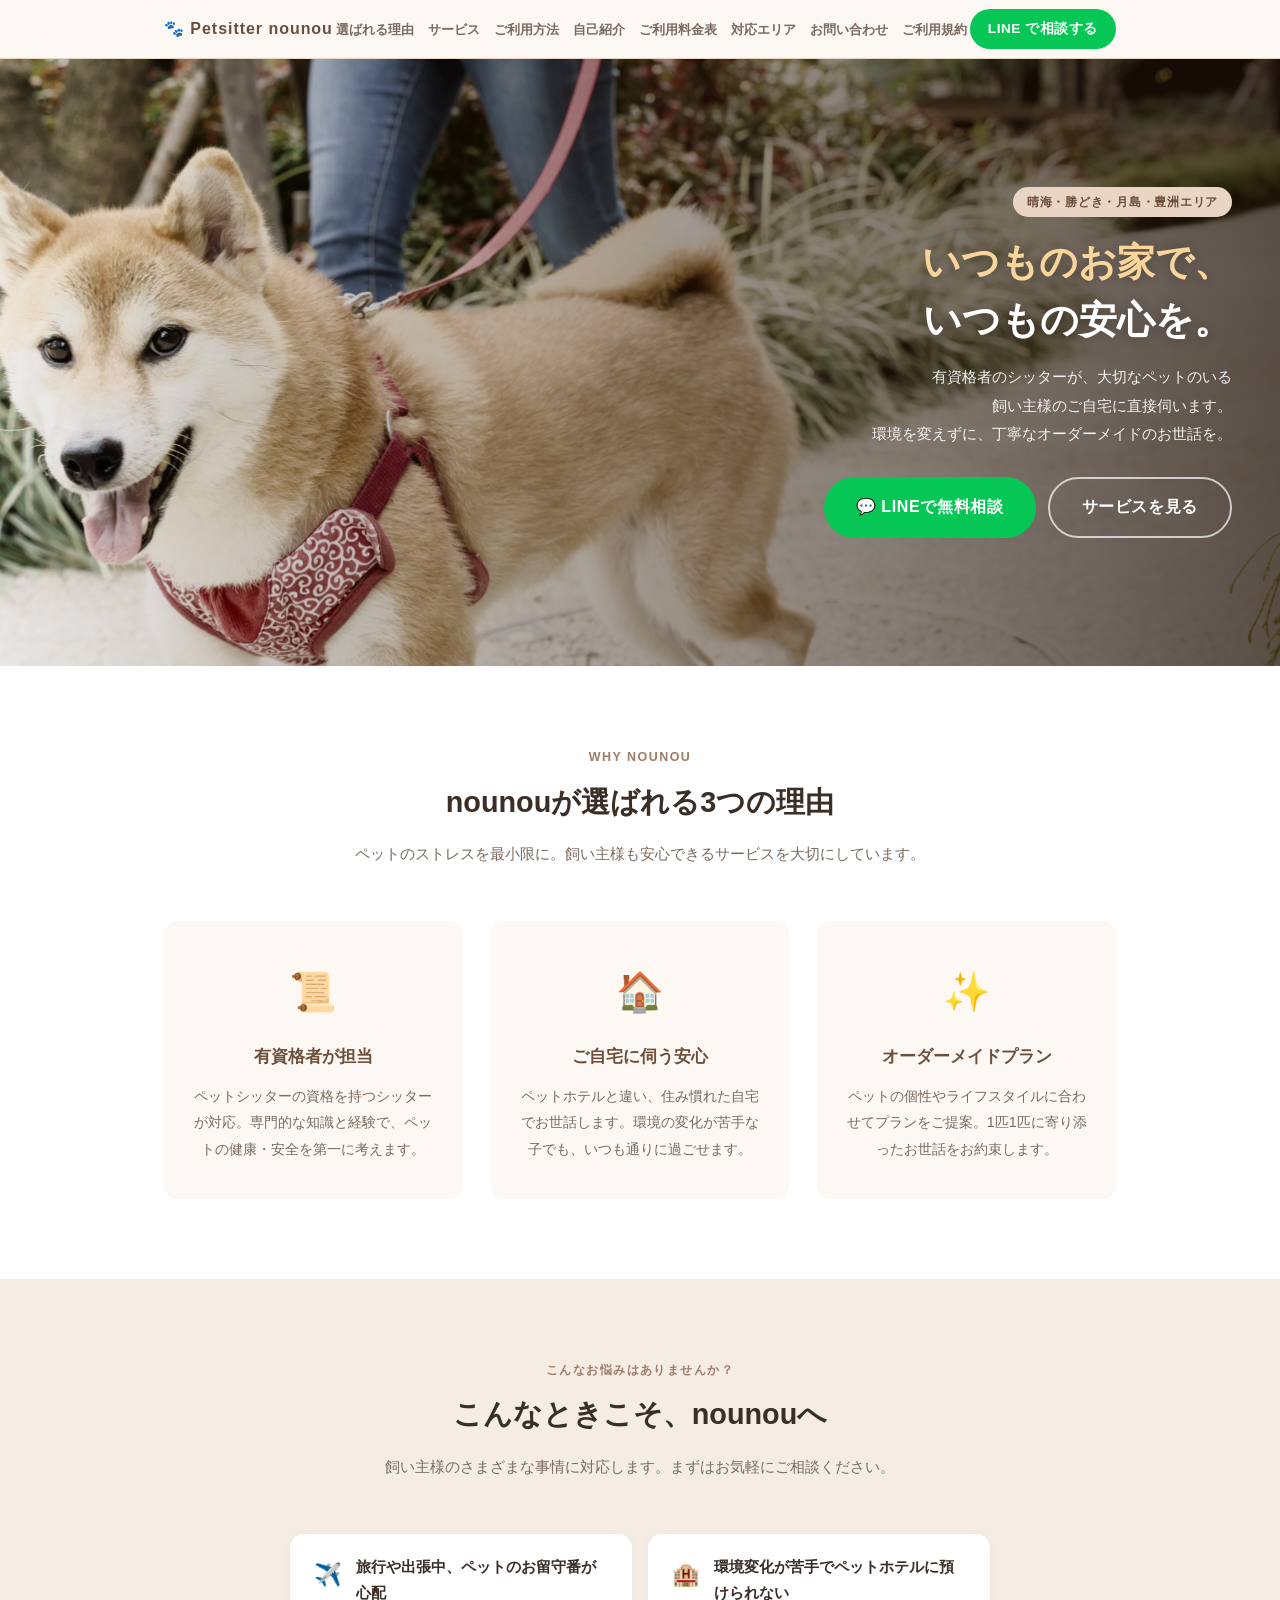
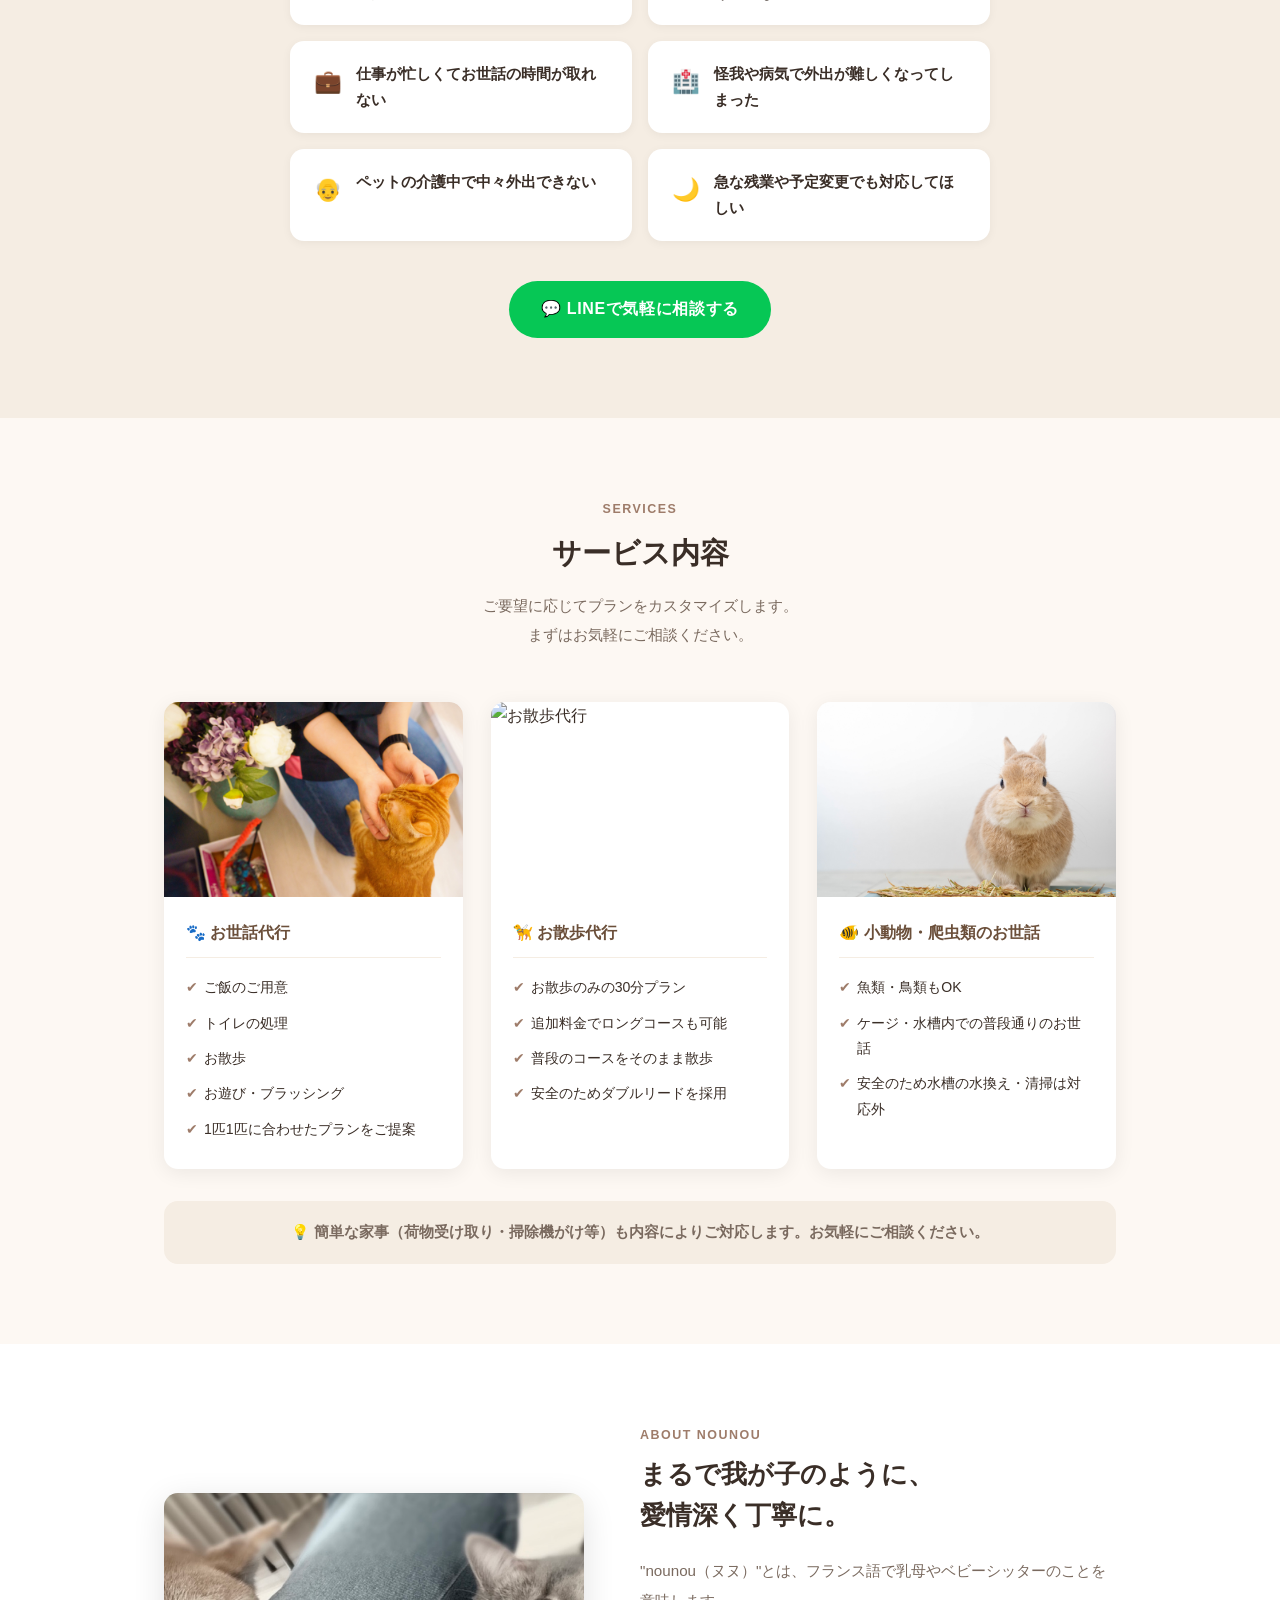
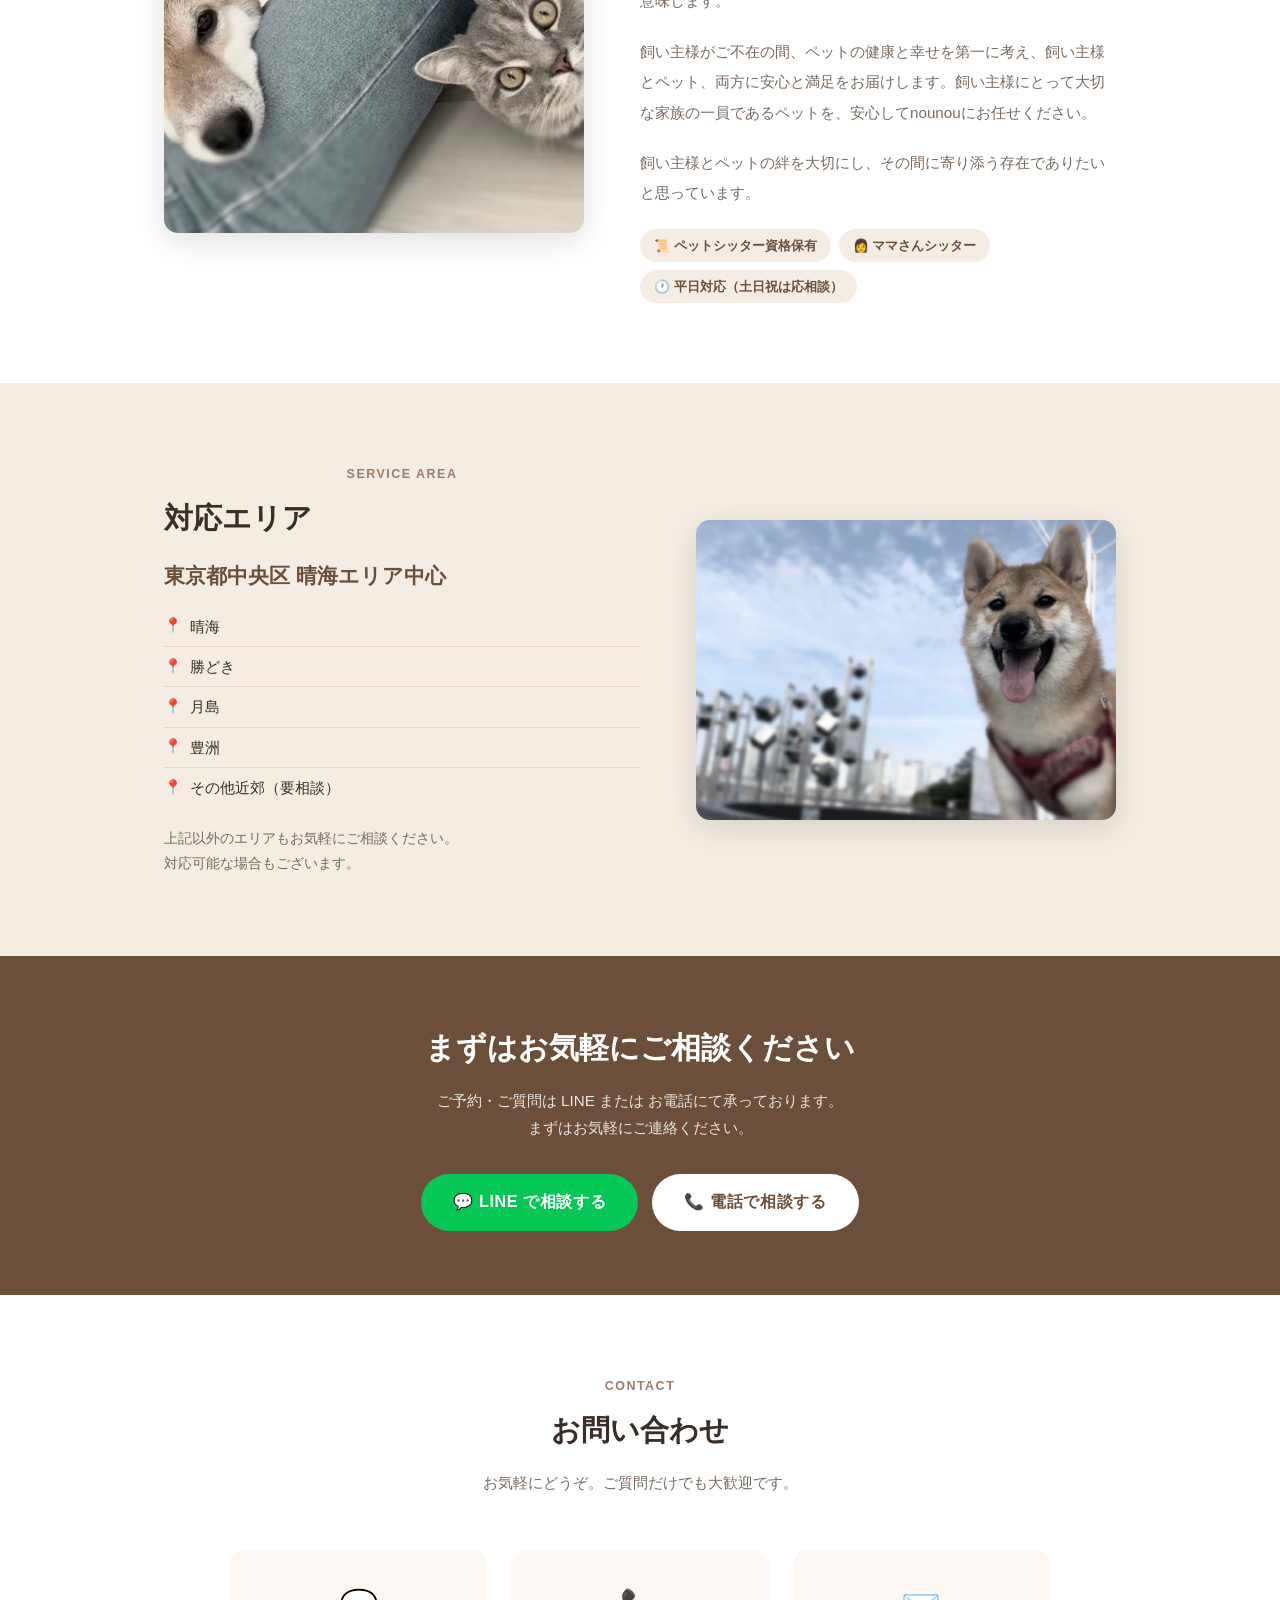
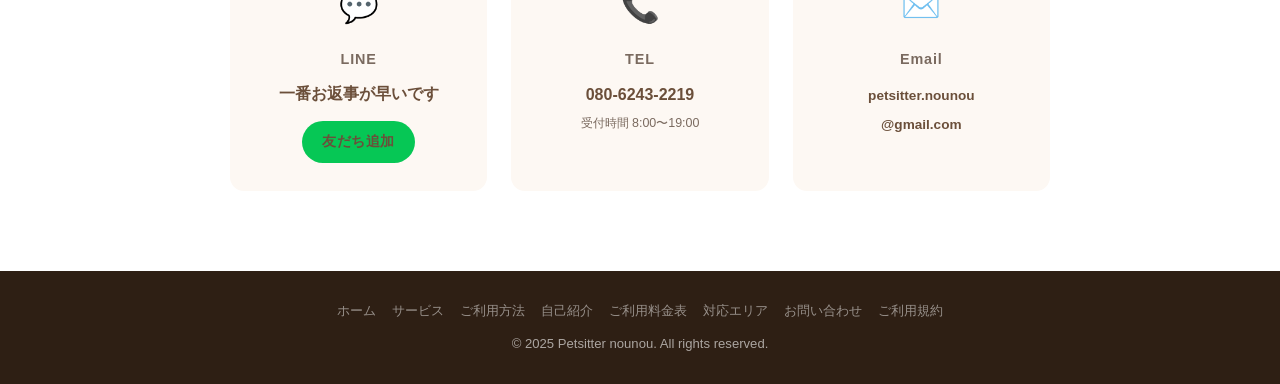
==== index.html @ e07c1bd4 "Add files via upload" ====
<!DOCTYPE html>
<html lang="ja">
<head>
  <meta charset="UTF-8">
  <meta name="viewport" content="width=device-width, initial-scale=1.0">
  <title>ペットシッター nounou -ヌヌ- | 晴海・勝どきのペットシッター</title>
  <meta name="description" content="『いつものお家で、いつもの安心。』晴海・勝どき・月島・豊洲エリアの有資格ペットシッター。飼い主様のご自宅にお伺いし、ペットのお世話を代行します。">
  <link rel="stylesheet" href="style.css">
</head>
<body>

<!-- ===== ナビ ===== -->
<header>
  <div class="nav-inner">
    <span class="nav-brand">🐾 Petsitter nounou</span>
    <nav>
      <ul class="nav-links" id="navLinks">
        <li><a href="#features">選ばれる理由</a></li>
        <li><a href="#services">サービス</a></li>
        <li><a href="how-to.html">ご利用方法</a></li>
        <li><a href="about.html">自己紹介</a></li>
        <li><a href="pricing.html">ご利用料金表</a></li>
        <li><a href="#area">対応エリア</a></li>
        <li><a href="#contact">お問い合わせ</a></li>
        <li><a href="terms.html">ご利用規約</a></li>
      </ul>
    </nav>
    <div class="nav-cta">
      <a href="https://lin.ee/JWLn2HG" target="_blank" class="btn btn-line">LINE で相談する</a>
    </div>
    <button class="nav-toggle" id="navToggle" aria-label="メニュー">
      <span></span><span></span><span></span>
    </button>
  </div>
</header>

<!-- ===== HERO ===== -->
<section class="hero">
  <div class="hero-bg"></div>
  <div class="hero-overlay"></div>
  <div class="hero-content">
    <span class="hero-badge">晴海・勝どき・月島・豊洲エリア</span>
    <h1 class="hero-title">
      <em>いつものお家で、</em><br>
      いつもの安心を。
    </h1>
    <p class="hero-desc">
      有資格者のシッターが、大切なペットのいる<br>
      飼い主様のご自宅に直接伺います。<br>
      環境を変えずに、丁寧なオーダーメイドのお世話を。
    </p>
    <div class="hero-btns">
      <a href="https://lin.ee/JWLn2HG" target="_blank" class="btn btn-line">
        💬 LINEで無料相談
      </a>
      <a href="#services" class="btn btn-outline" style="color:#fff; border-color:rgba(255,255,255,0.7);">
        サービスを見る
      </a>
    </div>
  </div>
</section>

<!-- ===== 3つの安心 ===== -->
<section class="features" id="features">
  <div class="container">
    <p class="section-label">Why nounou</p>
    <h2 class="section-title">nounouが選ばれる3つの理由</h2>
    <p class="section-lead">ペットのストレスを最小限に。飼い主様も安心できるサービスを大切にしています。</p>
    <div class="feature-grid">
      <div class="feature-card">
        <div class="feature-icon">📜</div>
        <h3>有資格者が担当</h3>
        <p>ペットシッターの資格を持つシッターが対応。専門的な知識と経験で、ペットの健康・安全を第一に考えます。</p>
      </div>
      <div class="feature-card">
        <div class="feature-icon">🏠</div>
        <h3>ご自宅に伺う安心</h3>
        <p>ペットホテルと違い、住み慣れた自宅でお世話します。環境の変化が苦手な子でも、いつも通りに過ごせます。</p>
      </div>
      <div class="feature-card">
        <div class="feature-icon">✨</div>
        <h3>オーダーメイドプラン</h3>
        <p>ペットの個性やライフスタイルに合わせてプランをご提案。1匹1匹に寄り添ったお世話をお約束します。</p>
      </div>
    </div>
  </div>
</section>

<!-- ===== こんなときに ===== -->
<section class="pain">
  <div class="container">
    <p class="section-label">こんなお悩みはありませんか？</p>
    <h2 class="section-title">こんなときこそ、nounouへ</h2>
    <p class="section-lead">飼い主様のさまざまな事情に対応します。まずはお気軽にご相談ください。</p>
    <div class="pain-grid">
      <div class="pain-item">
        <span class="icon">✈️</span>
        <span>旅行や出張中、ペットのお留守番が心配</span>
      </div>
      <div class="pain-item">
        <span class="icon">🏨</span>
        <span>環境変化が苦手でペットホテルに預けられない</span>
      </div>
      <div class="pain-item">
        <span class="icon">💼</span>
        <span>仕事が忙しくてお世話の時間が取れない</span>
      </div>
      <div class="pain-item">
        <span class="icon">🏥</span>
        <span>怪我や病気で外出が難しくなってしまった</span>
      </div>
      <div class="pain-item">
        <span class="icon">👴</span>
        <span>ペットの介護中で中々外出できない</span>
      </div>
      <div class="pain-item">
        <span class="icon">🌙</span>
        <span>急な残業や予定変更でも対応してほしい</span>
      </div>
    </div>
    <div class="pain-cta">
      <a href="https://lin.ee/JWLn2HG" target="_blank" class="btn btn-line">
        💬 LINEで気軽に相談する
      </a>
    </div>
  </div>
</section>

<!-- ===== サービス ===== -->
<section id="services">
  <div class="container">
    <p class="section-label">Services</p>
    <h2 class="section-title">サービス内容</h2>
    <p class="section-lead">ご要望に応じてプランをカスタマイズします。<br>まずはお気軽にご相談ください。</p>
    <div class="services-grid">

      <div class="service-card">
        <img src="images/care-service.jpg" alt="お世話代行">
        <div class="service-card-body">
          <h3 class="service-card-title">🐾 お世話代行</h3>
          <ul>
            <li>ご飯のご用意</li>
            <li>トイレの処理</li>
            <li>お散歩</li>
            <li>お遊び・ブラッシング</li>
            <li>1匹1匹に合わせたプランをご提案</li>
          </ul>
        </div>
      </div>

      <div class="service-card">
        <img src="images/walk-service.jpg" alt="お散歩代行">
        <div class="service-card-body">
          <h3 class="service-card-title">🦮 お散歩代行</h3>
          <ul>
            <li>お散歩のみの30分プラン</li>
            <li>追加料金でロングコースも可能</li>
            <li>普段のコースをそのまま散歩</li>
            <li>安全のためダブルリードを採用</li>
          </ul>
        </div>
      </div>

      <div class="service-card">
        <img src="images/small-animals.jpg" alt="小動物・爬虫類のお世話">
        <div class="service-card-body">
          <h3 class="service-card-title">🐠 小動物・爬虫類のお世話</h3>
          <ul>
            <li>魚類・鳥類もOK</li>
            <li>ケージ・水槽内での普段通りのお世話</li>
            <li>安全のため水槽の水換え・清掃は対応外</li>
          </ul>
        </div>
      </div>

    </div>
    <div class="service-note">
      💡 簡単な家事（荷物受け取り・掃除機がけ等）も内容によりご対応します。お気軽にご相談ください。
    </div>
  </div>
</section>

<!-- ===== About ===== -->
<section class="about" id="about">
  <div class="container">
    <div class="about-inner">
      <div class="about-img">
        <img src="images/nounou-intro.jpg" alt="nounouについて">
      </div>
      <div class="about-text">
        <p class="section-label">About nounou</p>
        <h2 class="about-title">
          まるで我が子のように、<br>愛情深く丁寧に。
        </h2>
        <p class="about-body">
          "nounou（ヌヌ）"とは、フランス語で乳母やベビーシッターのことを意味します。
        </p>
        <p class="about-body">
          飼い主様がご不在の間、ペットの健康と幸せを第一に考え、飼い主様とペット、両方に安心と満足をお届けします。飼い主様にとって大切な家族の一員であるペットを、安心してnounouにお任せください。
        </p>
        <p class="about-body">
          飼い主様とペットの絆を大切にし、その間に寄り添う存在でありたいと思っています。
        </p>
        <div class="about-tags">
          <span class="tag">📜 ペットシッター資格保有</span>
          <span class="tag">👩 ママさんシッター</span>
          <span class="tag">🕐 平日対応（土日祝は応相談）</span>
        </div>
      </div>
    </div>
  </div>
</section>

<!-- ===== エリア ===== -->
<section class="area" id="area">
  <div class="container">
    <div class="area-inner">
      <div>
        <p class="section-label">Service Area</p>
        <h2 class="section-title" style="text-align:left;">対応エリア</h2>
        <p class="area-name">東京都中央区 晴海エリア中心</p>
        <ul class="area-list">
          <li>晴海</li>
          <li>勝どき</li>
          <li>月島</li>
          <li>豊洲</li>
          <li>その他近郊（要相談）</li>
        </ul>
        <p class="area-note">上記以外のエリアもお気軽にご相談ください。<br>対応可能な場合もございます。</p>
      </div>
      <div class="area-img">
        <img src="images/area-map.jpg" alt="対応エリア">
      </div>
    </div>
  </div>
</section>

<!-- ===== CTAバナー ===== -->
<section class="cta-banner">
  <div class="container">
    <h2>まずはお気軽にご相談ください</h2>
    <p>ご予約・ご質問は LINE または お電話にて承っております。<br>まずはお気軽にご連絡ください。</p>
    <div class="cta-btns">
      <a href="https://lin.ee/JWLn2HG" target="_blank" class="btn btn-line">💬 LINE で相談する</a>
      <a href="tel:08062432219" class="btn" style="background:#fff; color:var(--brown);">📞 電話で相談する</a>
    </div>
  </div>
</section>

<!-- ===== Contact ===== -->
<section class="contact" id="contact">
  <div class="container">
    <p class="section-label">Contact</p>
    <h2 class="section-title">お問い合わせ</h2>
    <p class="section-lead">お気軽にどうぞ。ご質問だけでも大歓迎です。</p>
    <div class="contact-grid">
      <div class="contact-card">
        <div class="icon">💬</div>
        <h3>LINE</h3>
        <p>一番お返事が早いです</p>
        <a href="https://lin.ee/JWLn2HG" target="_blank" class="btn btn-line" style="font-size:0.85rem; padding:10px 20px; margin-top:14px;">友だち追加</a>
      </div>
      <div class="contact-card">
        <div class="icon">📞</div>
        <h3>TEL</h3>
        <a href="tel:08062432219">080-6243-2219</a>
        <p class="hours">受付時間 8:00〜19:00</p>
      </div>
      <div class="contact-card">
        <div class="icon">✉️</div>
        <h3>Email</h3>
        <a href="mailto:petsitter.nounou@gmail.com" style="font-size:0.85rem; word-break:break-all;">petsitter.nounou<br>@gmail.com</a>
      </div>
    </div>
  </div>
</section>

<!-- ===== フッター ===== -->
<footer>
  <div class="footer-links">
    <a href="#">ホーム</a>
    <a href="#services">サービス</a>
    <a href="how-to.html">ご利用方法</a>
    <a href="about.html">自己紹介</a>
    <a href="pricing.html">ご利用料金表</a>
    <a href="#area">対応エリア</a>
    <a href="contact.html">お問い合わせ</a>
    <a href="terms.html">ご利用規約</a>
  </div>
  <p>© 2025 Petsitter nounou. All rights reserved.</p>
</footer>

<script>
  // ハンバーガーメニュー
  const toggle = document.getElementById('navToggle');
  const links  = document.getElementById('navLinks');
  toggle.addEventListener('click', () => links.classList.toggle('open'));
  links.querySelectorAll('a').forEach(a => a.addEventListener('click', () => links.classList.remove('open')));
</script>

</body>
</html>
---- style.css ----
/* ===== Reset & Base ===== */
*, *::before, *::after { box-sizing: border-box; margin: 0; padding: 0; }

:root {
  --brown:       #6b4f3a;
  --brown-light: #9e7c6a;
  --brown-pale:  #e8d5c4;
  --cream:       #fdf8f3;
  --beige:       #f5ede3;
  --text:        #3a2e27;
  --text-muted:  #7a6a5f;
  --white:       #ffffff;
  --green:       #3d8b5e;
  --line-green:  #06C755;
  --max:         1000px;
  --radius:      14px;
}

html { scroll-behavior: smooth; }

body {
  font-family: 'Hiragino Kaku Gothic ProN', 'Hiragino Sans', 'Meiryo', sans-serif;
  color: var(--text);
  background: var(--cream);
  line-height: 1.8;
  font-size: 16px;
}

a { color: var(--brown); text-decoration: none; }
img { max-width: 100%; height: auto; display: block; }
ul { list-style: none; }

.container {
  max-width: var(--max);
  margin: 0 auto;
  padding: 0 24px;
}

/* ===== ボタン ===== */
.btn {
  display: inline-flex;
  align-items: center;
  justify-content: center;
  gap: 8px;
  padding: 14px 32px;
  border-radius: 50px;
  font-weight: 700;
  font-size: 1rem;
  letter-spacing: 0.04em;
  transition: transform 0.15s, box-shadow 0.15s, opacity 0.15s;
  cursor: pointer;
  border: none;
}
.btn:hover { transform: translateY(-2px); box-shadow: 0 6px 20px rgba(0,0,0,0.15); }
.btn-line  { background: var(--line-green); color: #fff; }
.btn-brown { background: var(--brown); color: #fff; }
.btn-outline { background: transparent; border: 2px solid var(--brown); color: var(--brown); }

/* ===== ナビ ===== */
header {
  position: sticky;
  top: 0;
  z-index: 200;
  background: rgba(253,248,243,0.96);
  backdrop-filter: blur(10px);
  border-bottom: 1px solid var(--brown-pale);
}
.nav-inner {
  max-width: var(--max);
  margin: 0 auto;
  padding: 0 24px;
  height: 58px;
  display: flex;
  align-items: center;
  justify-content: space-between;
}
.nav-brand { font-size: 1rem; font-weight: 700; color: var(--brown); letter-spacing: 0.06em; }
.nav-links { display: flex; gap: 14px; flex-wrap: nowrap; }
.nav-links a { font-size: 0.8rem; color: var(--text-muted); font-weight: 600; transition: color 0.2s; white-space: nowrap; }
.nav-links a:hover { color: var(--brown); }
.nav-cta { display: flex; align-items: center; gap: 10px; }
.nav-cta .btn { padding: 8px 18px; font-size: 0.85rem; }

.nav-toggle { display: none; background: none; border: none; cursor: pointer; flex-direction: column; gap: 5px; padding: 4px; }
.nav-toggle span { display: block; width: 22px; height: 2px; background: var(--brown); transition: 0.3s; }

/* ===== HERO ===== */
.hero {
  position: relative;
  min-height: 560px;
  display: flex;
  align-items: center;
  justify-content: flex-end;
}
.hero-bg {
  position: absolute;
  inset: 0;
  background: url('images/hero-bg.jpg') center 65% / cover no-repeat;
}
.hero-overlay {
  position: absolute;
  inset: 0;
  background: linear-gradient(to left, rgba(30,15,5,0.72) 0%, rgba(30,15,5,0.35) 55%, rgba(30,15,5,0.05) 100%);
}
.hero-content {
  position: relative;
  z-index: 1;
  color: #fff;
  max-width: 540px;
  padding: 48px 48px 48px 24px;
  text-align: right;
}
.hero-badge {
  display: inline-block;
  background: var(--brown-pale);
  color: var(--brown);
  font-size: 0.78rem;
  font-weight: 700;
  padding: 4px 14px;
  border-radius: 50px;
  margin-bottom: 16px;
  letter-spacing: 0.06em;
}
.hero-title {
  font-size: clamp(1.6rem, 4vw, 2.4rem);
  font-weight: 700;
  line-height: 1.5;
  margin-bottom: 14px;
  text-shadow: 0 2px 12px rgba(0,0,0,0.3);
}
.hero-title em { font-style: normal; color: #f9d59b; }
.hero-desc {
  font-size: 0.95rem;
  line-height: 1.9;
  opacity: 0.92;
  margin-bottom: 28px;
}
.hero-btns { display: flex; gap: 12px; flex-wrap: wrap; justify-content: flex-end; }

/* ===== セクション共通 ===== */
section { padding: 80px 0; }
.section-label {
  text-align: center;
  font-size: 0.78rem;
  font-weight: 700;
  color: var(--brown-light);
  letter-spacing: 0.12em;
  text-transform: uppercase;
  margin-bottom: 8px;
}
.section-title {
  text-align: center;
  font-size: clamp(1.3rem, 3vw, 1.8rem);
  font-weight: 700;
  color: var(--text);
  margin-bottom: 12px;
}
.section-lead {
  text-align: center;
  color: var(--text-muted);
  font-size: 0.95rem;
  margin-bottom: 52px;
  line-height: 1.9;
}

/* ===== 3つの安心 ===== */
.features { background: var(--white); }
.feature-grid {
  display: grid;
  grid-template-columns: repeat(3, 1fr);
  gap: 28px;
}
.feature-card {
  background: var(--cream);
  border-radius: var(--radius);
  padding: 36px 28px;
  text-align: center;
}
.feature-icon {
  font-size: 2.4rem;
  margin-bottom: 16px;
}
.feature-card h3 {
  font-size: 1.05rem;
  font-weight: 700;
  color: var(--brown);
  margin-bottom: 10px;
}
.feature-card p {
  font-size: 0.9rem;
  color: var(--text-muted);
  line-height: 1.85;
}

/* ===== こんなときに ===== */
.pain { background: var(--beige); }
.pain-grid {
  display: grid;
  grid-template-columns: 1fr 1fr;
  gap: 16px;
  max-width: 700px;
  margin: 0 auto 40px;
}
.pain-item {
  background: var(--white);
  border-radius: var(--radius);
  padding: 20px 24px;
  display: flex;
  align-items: flex-start;
  gap: 14px;
  font-size: 0.95rem;
  font-weight: 600;
  line-height: 1.7;
  box-shadow: 0 2px 10px rgba(0,0,0,0.05);
}
.pain-item .icon { font-size: 1.4rem; flex-shrink: 0; margin-top: 2px; }
.pain-cta { text-align: center; }

/* ===== サービス ===== */
.services-grid {
  display: grid;
  grid-template-columns: repeat(3, 1fr);
  gap: 28px;
}
.service-card {
  background: var(--white);
  border-radius: var(--radius);
  overflow: hidden;
  box-shadow: 0 4px 20px rgba(0,0,0,0.07);
  transition: transform 0.2s, box-shadow 0.2s;
}
.service-card:hover { transform: translateY(-5px); box-shadow: 0 10px 32px rgba(0,0,0,0.12); }
.service-card img { width: 100%; height: 195px; object-fit: cover; }
.service-card-body { padding: 22px; }
.service-card-title {
  font-size: 1rem;
  font-weight: 700;
  color: var(--brown);
  margin-bottom: 12px;
  padding-bottom: 10px;
  border-bottom: 1px solid var(--beige);
}
.service-card li {
  font-size: 0.88rem;
  padding: 5px 0;
  color: var(--text);
  display: flex;
  gap: 6px;
}
.service-card li::before { content: '✔'; color: var(--brown-light); flex-shrink: 0; }
.service-note {
  margin-top: 32px;
  background: var(--beige);
  border-radius: var(--radius);
  padding: 18px 24px;
  text-align: center;
  font-size: 0.92rem;
  font-weight: 600;
  color: var(--text-muted);
}

/* ===== Aboutセクション ===== */
.about { background: var(--white); }
.about-inner {
  display: grid;
  grid-template-columns: 420px 1fr;
  gap: 56px;
  align-items: center;
}
.about-img {
  border-radius: var(--radius);
  overflow: hidden;
  box-shadow: 0 8px 32px rgba(0,0,0,0.12);
}
.about-img img { width: 100%; height: 340px; object-fit: cover; }
.about-text .section-label,
.about-text .section-title { text-align: left; }
.about-title {
  font-size: clamp(1.2rem, 2.5vw, 1.6rem);
  font-weight: 700;
  color: var(--text);
  margin-bottom: 20px;
  line-height: 1.6;
}
.about-body {
  font-size: 0.95rem;
  color: var(--text-muted);
  line-height: 2;
  margin-bottom: 20px;
}
.about-tags { display: flex; gap: 8px; flex-wrap: wrap; }
.tag {
  background: var(--beige);
  color: var(--brown);
  font-size: 0.8rem;
  font-weight: 700;
  padding: 5px 14px;
  border-radius: 50px;
}

/* ===== エリア ===== */
.area { background: var(--beige); }
.area-inner {
  display: grid;
  grid-template-columns: 1fr 420px;
  gap: 56px;
  align-items: center;
}
.area-img {
  border-radius: var(--radius);
  overflow: hidden;
  box-shadow: 0 8px 32px rgba(0,0,0,0.12);
}
.area-img img { width: 100%; height: 300px; object-fit: cover; }
.area-name {
  font-size: 1.3rem;
  font-weight: 700;
  color: var(--brown);
  margin-bottom: 12px;
}
.area-list { margin-bottom: 20px; }
.area-list li {
  font-size: 0.95rem;
  padding: 6px 0;
  display: flex;
  gap: 8px;
  align-items: center;
  border-bottom: 1px solid var(--brown-pale);
}
.area-list li:last-child { border-bottom: none; }
.area-list li::before { content: '📍'; font-size: 0.9rem; }
.area-note { font-size: 0.85rem; color: var(--text-muted); }

/* ===== CTA バナー ===== */
.cta-banner {
  background: var(--brown);
  padding: 64px 24px;
  text-align: center;
  color: var(--white);
}
.cta-banner h2 {
  font-size: clamp(1.3rem, 3vw, 1.9rem);
  font-weight: 700;
  margin-bottom: 12px;
}
.cta-banner p {
  font-size: 0.95rem;
  opacity: 0.85;
  margin-bottom: 32px;
}
.cta-btns { display: flex; gap: 14px; justify-content: center; flex-wrap: wrap; }

/* ===== Contact ===== */
.contact { background: var(--white); }
.contact-grid {
  display: grid;
  grid-template-columns: repeat(3, 1fr);
  gap: 24px;
  max-width: 820px;
  margin: 0 auto;
}
.contact-card {
  background: var(--cream);
  border-radius: var(--radius);
  padding: 28px 20px;
  text-align: center;
}
.contact-card .icon { font-size: 2rem; margin-bottom: 12px; }
.contact-card h3 { font-size: 0.9rem; font-weight: 700; color: var(--text-muted); margin-bottom: 8px; letter-spacing: 0.06em; }
.contact-card a, .contact-card p { font-size: 1rem; font-weight: 700; color: var(--brown); line-height: 1.6; }
.contact-card .hours { font-size: 0.78rem; color: var(--text-muted); margin-top: 4px; font-weight: 400; }
.contact-card .btn { margin: 12px auto 0; }

/* ===== フッター ===== */
footer {
  background: #2e1f14;
  color: rgba(255,255,255,0.6);
  text-align: center;
  padding: 28px 24px;
  font-size: 0.82rem;
}
footer a { color: rgba(255,255,255,0.5); margin: 0 8px; white-space: nowrap; }
footer a:hover { color: rgba(255,255,255,0.9); }
.footer-links { margin-bottom: 10px; display: flex; flex-wrap: wrap; justify-content: center; gap: 4px 0; }

/* ===== レスポンシブ ===== */
@media (max-width: 768px) {
  .nav-links, .nav-cta { display: none; }
  .nav-links.open {
    display: flex;
    flex-direction: column;
    position: absolute;
    top: 58px; left: 0; right: 0;
    background: var(--cream);
    padding: 16px 24px;
    border-bottom: 1px solid var(--brown-pale);
    gap: 16px;
    z-index: 200;
    max-height: calc(100vh - 58px);
    overflow-y: auto;
  }
  .nav-toggle { display: flex; }

  .hero { min-height: 480px; justify-content: flex-start; }
  .hero-bg { background-position: left 65%; }
  .hero-content { padding: 40px 20px; max-width: 100%; text-align: left; }
  .hero-btns { justify-content: flex-start; }
  .hero-overlay { background: linear-gradient(to bottom, rgba(30,15,5,0.6), rgba(30,15,5,0.5)); }

  .feature-grid,
  .services-grid,
  .contact-grid { grid-template-columns: 1fr; }

  .pain-grid { grid-template-columns: 1fr; }

  .about-inner,
  .area-inner { grid-template-columns: 1fr; }
  .about-inner { gap: 32px; }
  .area-inner { gap: 28px; }
  .about-text .section-label,
  .about-text .section-title { text-align: center; }
  .about-tags { justify-content: center; }
}
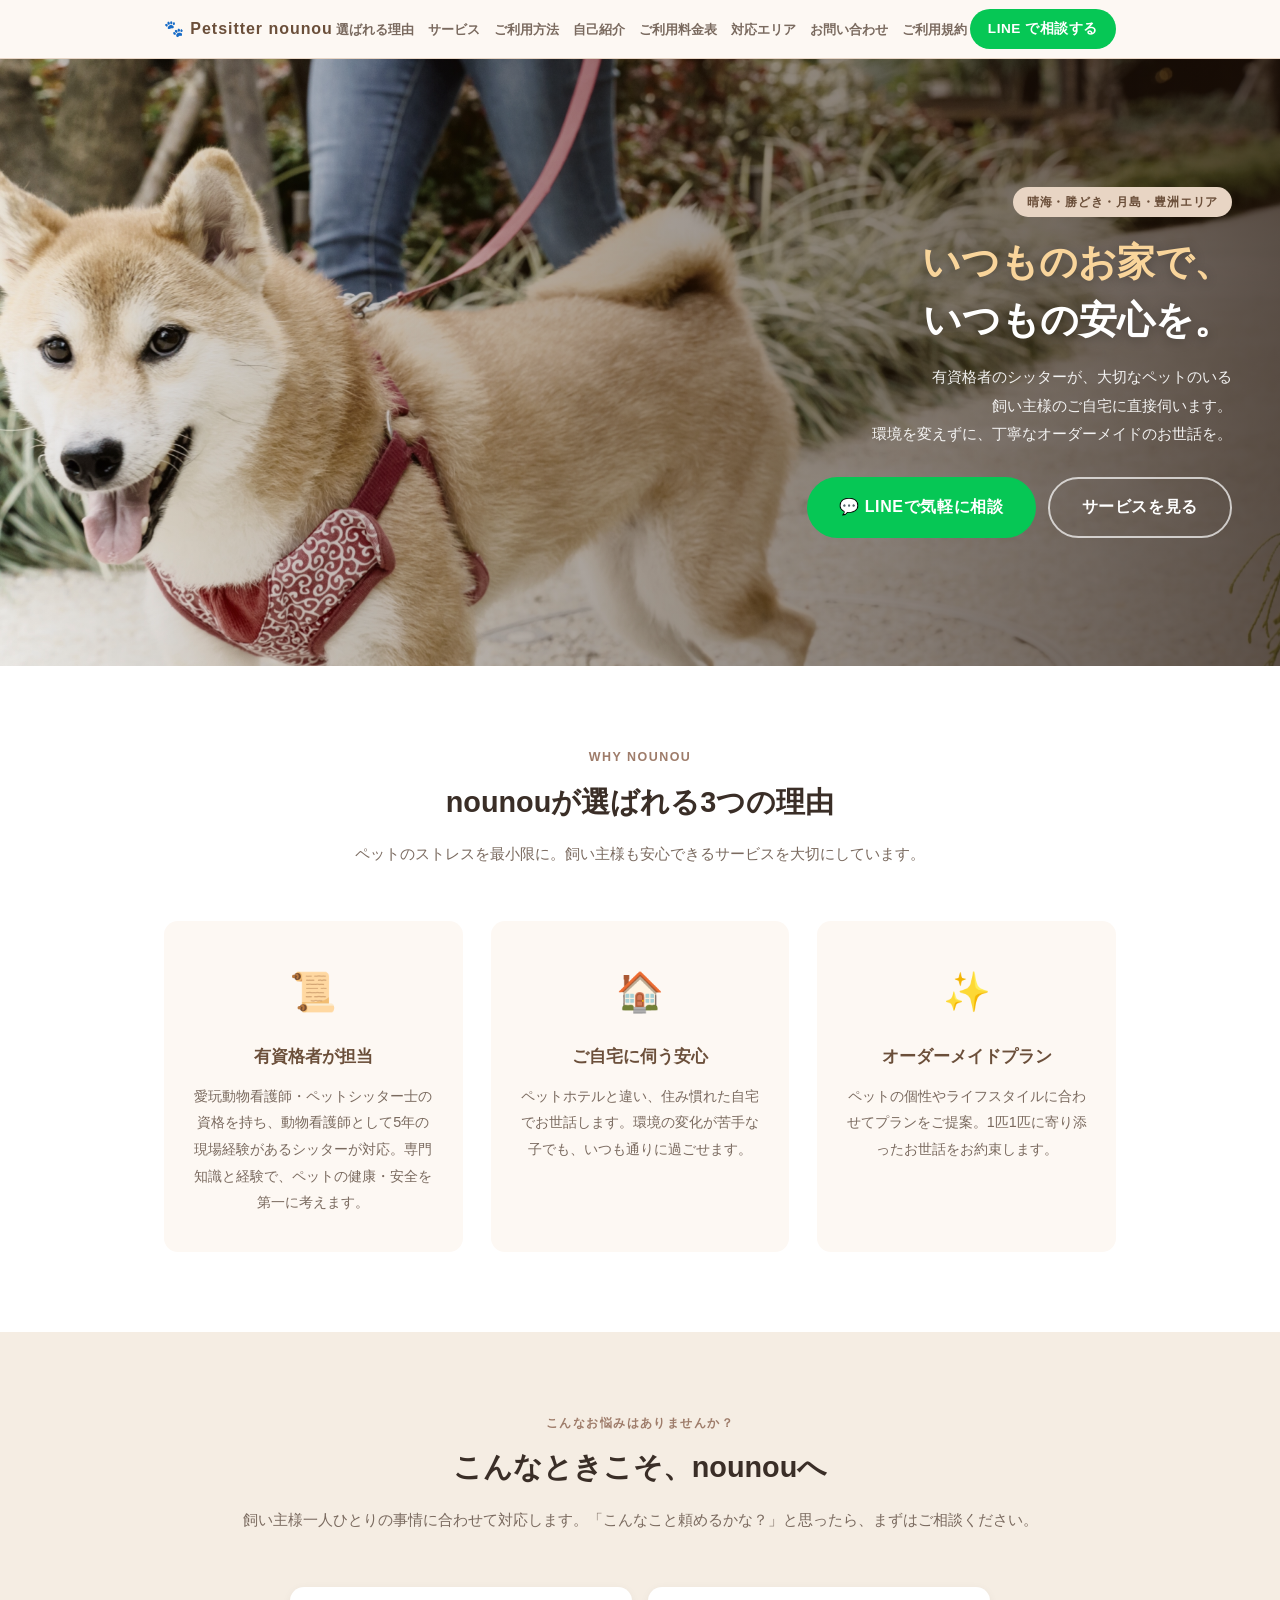
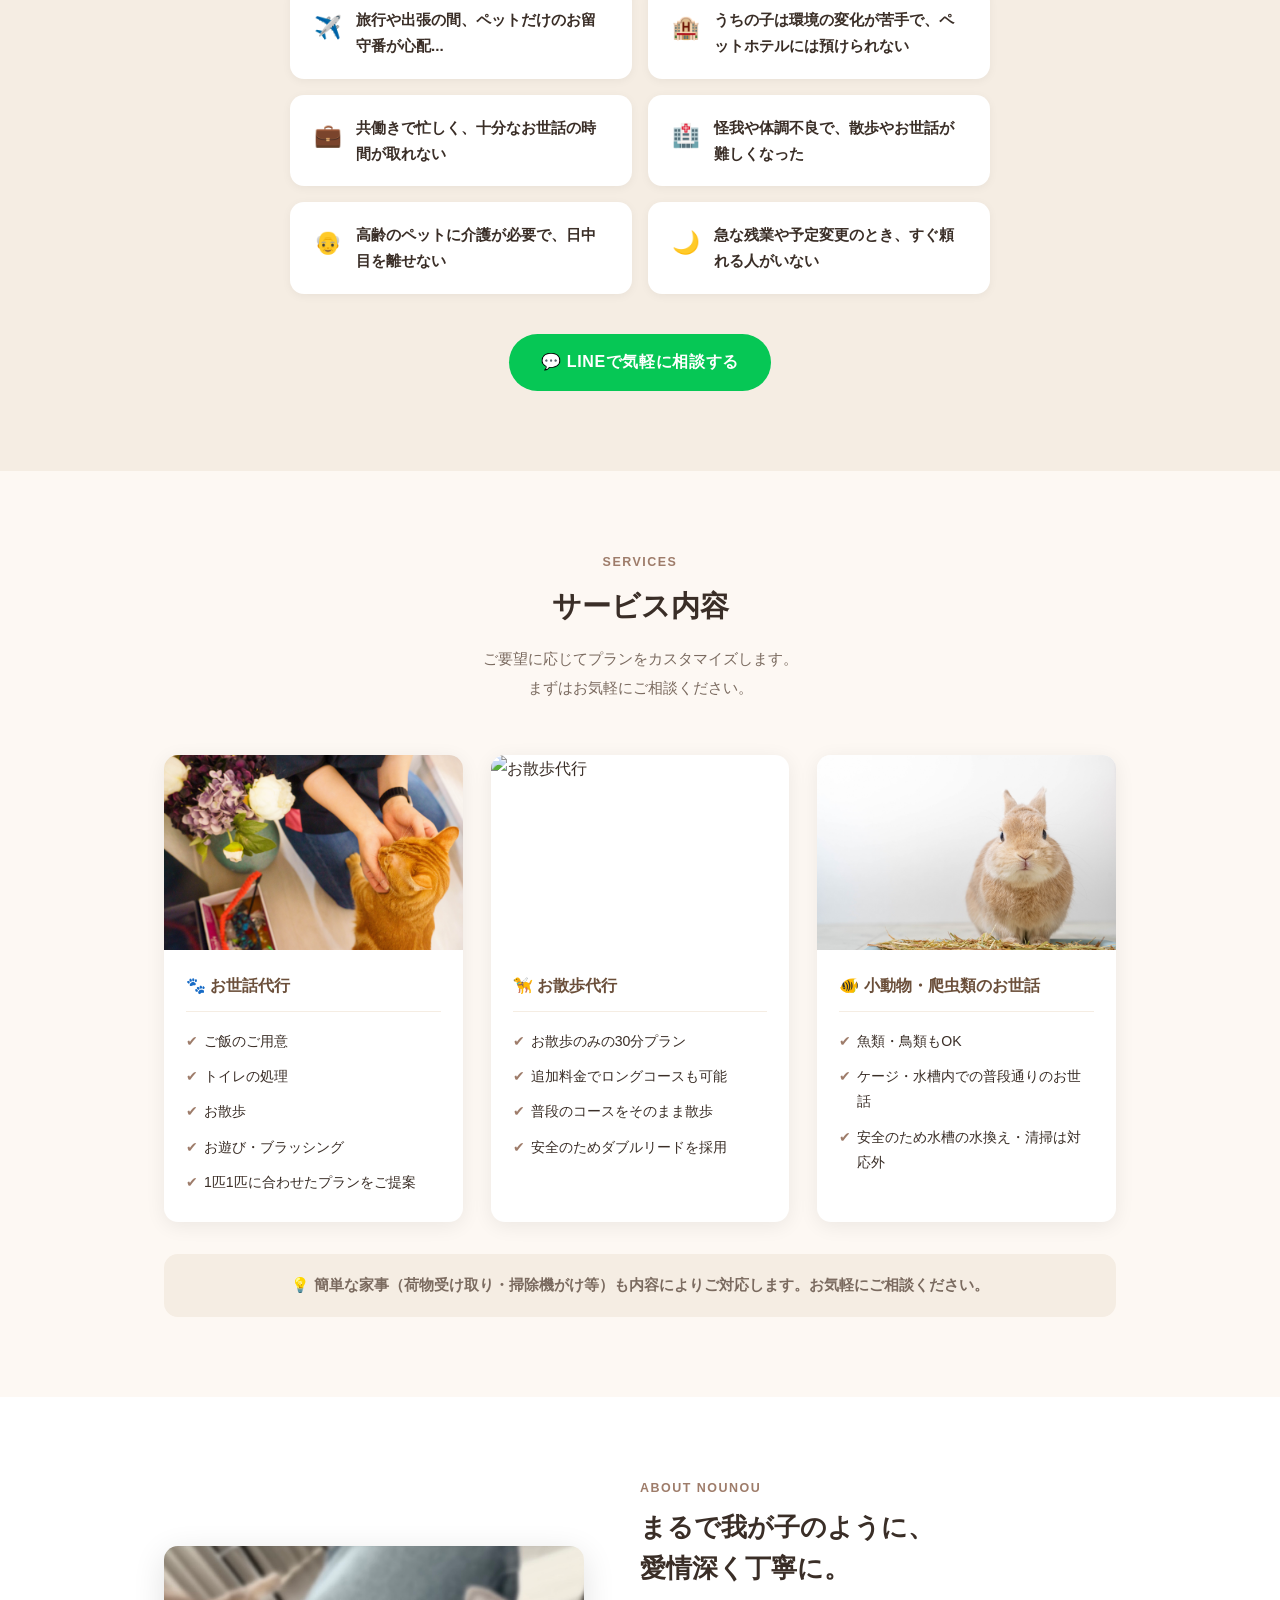
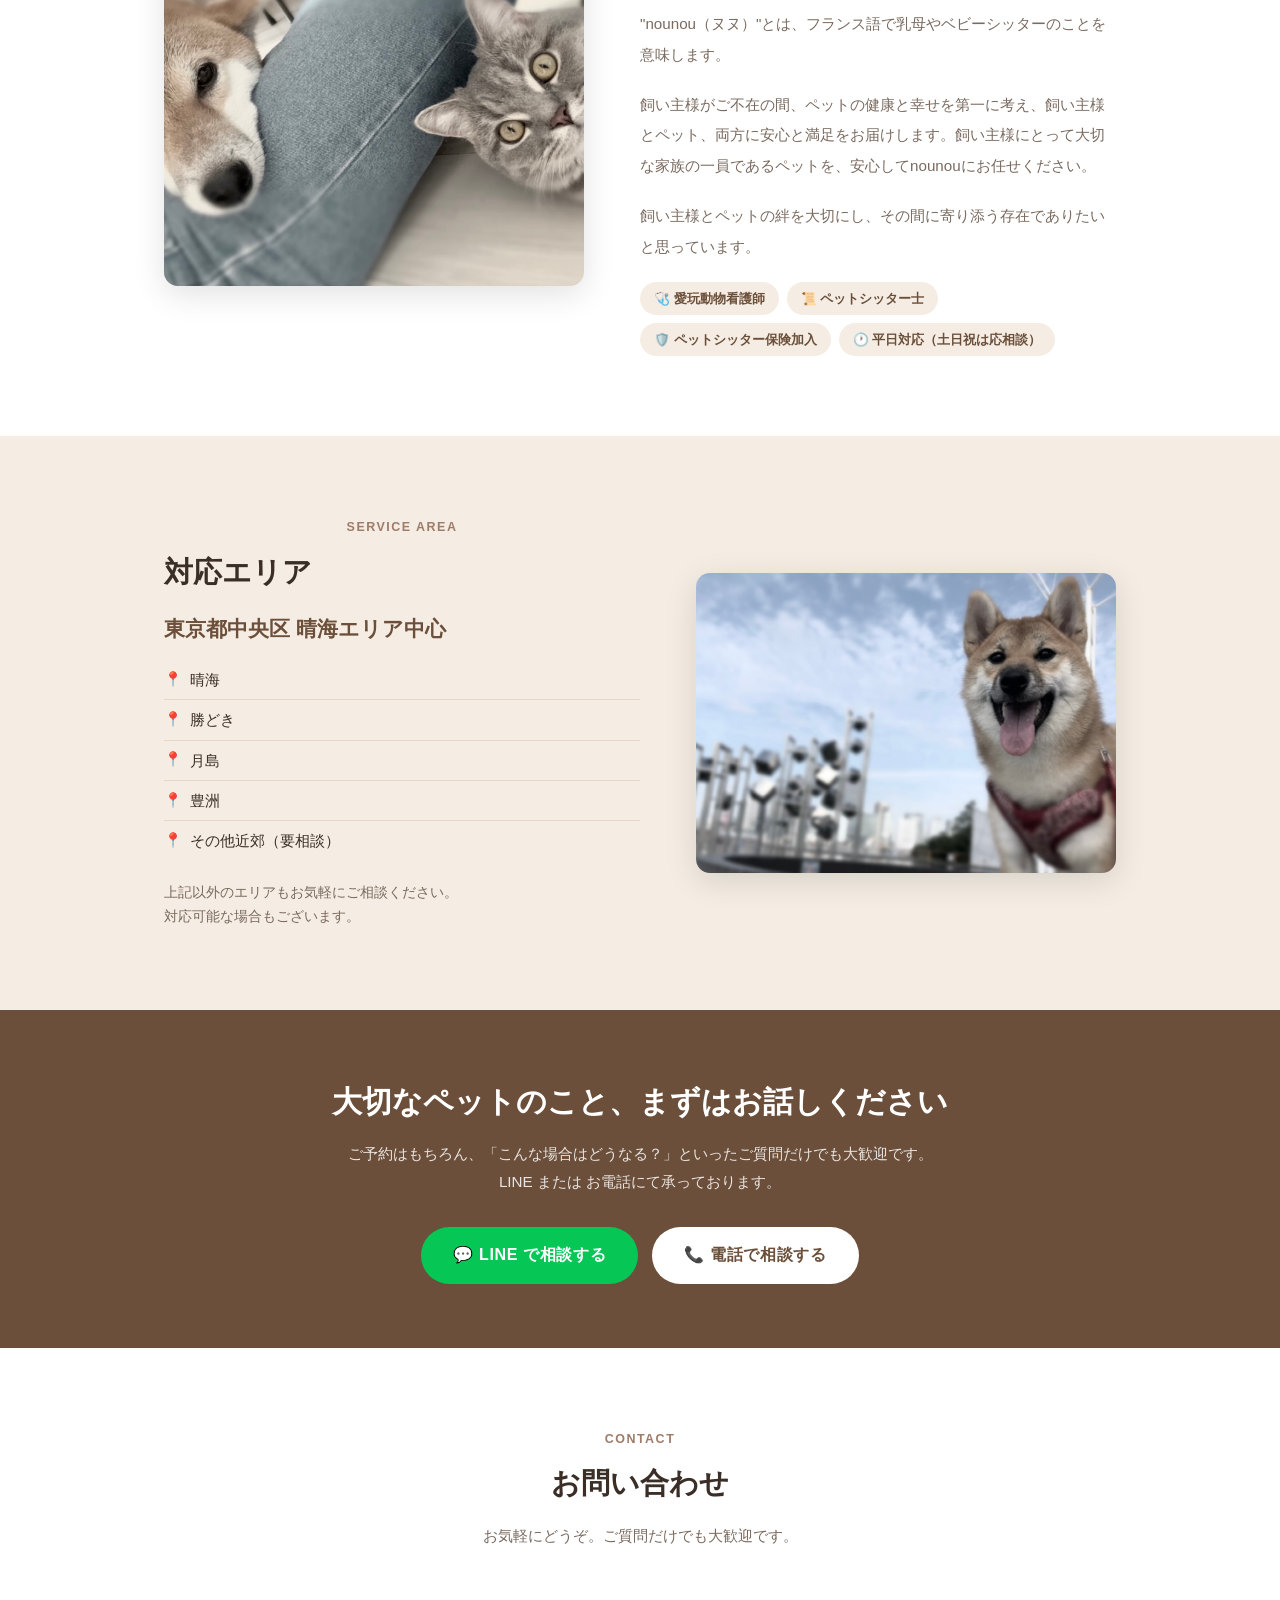
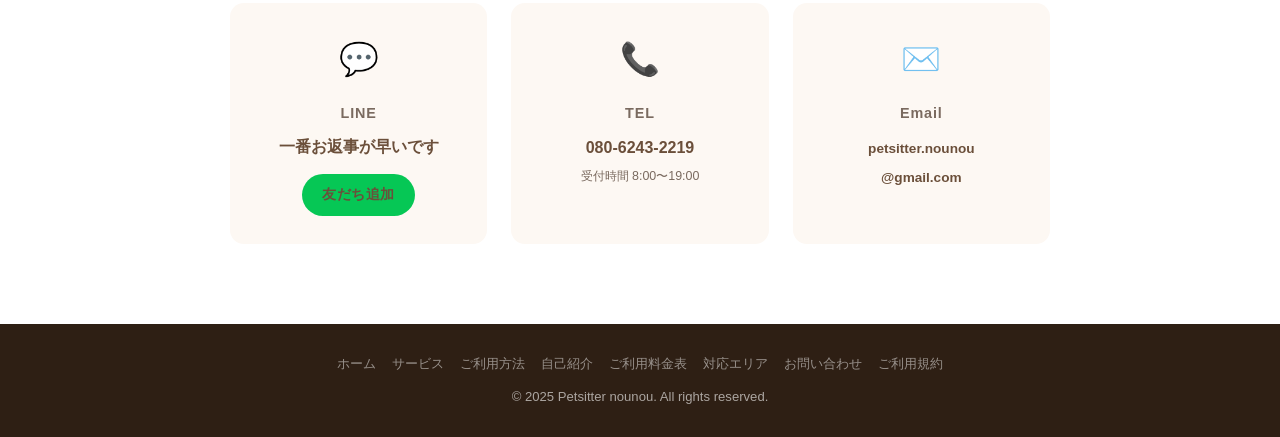
==== commit 24190723: "Add files via upload" ====
--- a/index.html
+++ b/index.html
@@ -3,16 +3,56 @@
 <head>
   <meta charset="UTF-8">
   <meta name="viewport" content="width=device-width, initial-scale=1.0">
-  <title>ペットシッター nounou -ヌヌ- | 晴海・勝どきのペットシッター</title>
-  <meta name="description" content="『いつものお家で、いつもの安心。』晴海・勝どき・月島・豊洲エリアの有資格ペットシッター。飼い主様のご自宅にお伺いし、ペットのお世話を代行します。">
+  <title>ペットシッター nounou -ヌヌ- | 晴海・勝どき・月島・豊洲の訪問ペットシッター</title>
+  <meta name="description" content="東京都中央区 晴海・勝どき・月島・豊洲エリアの訪問型ペットシッター。動物看護師経験5年・愛玩動物看護師の有資格シッターが、ご自宅でオーダーメイドのお世話をします。LINEでお気軽にご相談ください。">
   <link rel="stylesheet" href="style.css">
+  <link rel="canonical" href="https://petsitter-nounou.github.io/">
+  <link rel="icon" href="data:image/svg+xml,<svg xmlns='http://www.w3.org/2000/svg' viewBox='0 0 100 100'><text y='.9em' font-size='90'>🐾</text></svg>">
+  <!-- OGP -->
+  <meta property="og:type" content="website">
+  <meta property="og:site_name" content="Petsitter nounou">
+  <meta property="og:title" content="ペットシッター nounou -ヌヌ- | 晴海・勝どき・月島・豊洲の訪問ペットシッター">
+  <meta property="og:description" content="東京都中央区 晴海・勝どき・月島・豊洲エリアの訪問型ペットシッター。動物看護師経験5年・愛玩動物看護師の有資格シッターが、ご自宅でオーダーメイドのお世話をします。">
+  <meta property="og:url" content="https://petsitter-nounou.github.io/">
+  <meta property="og:image" content="https://petsitter-nounou.github.io/images/hero-bg.jpg">
+  <meta name="twitter:card" content="summary_large_image">
+  <!-- JSON-LD -->
+  <script type="application/ld+json">
+  {
+    "@context": "https://schema.org",
+    "@type": "LocalBusiness",
+    "name": "Petsitter nounou",
+    "description": "晴海・勝どき・月島・豊洲エリアの訪問型ペットシッター。動物看護師経験5年の有資格シッターが、ご自宅でお世話をします。",
+    "url": "https://petsitter-nounou.github.io/",
+    "telephone": "+81-80-6243-2219",
+    "email": "petsitter.nounou@gmail.com",
+    "address": {
+      "@type": "PostalAddress",
+      "streetAddress": "晴海3-13-1-3104",
+      "addressLocality": "中央区",
+      "addressRegion": "東京都",
+      "postalCode": "104-0053",
+      "addressCountry": "JP"
+    },
+    "openingHoursSpecification": [
+      {
+        "@type": "OpeningHoursSpecification",
+        "dayOfWeek": ["Monday","Tuesday","Wednesday","Thursday","Friday"],
+        "opens": "08:00",
+        "closes": "19:00"
+      }
+    ],
+    "image": "https://petsitter-nounou.github.io/images/hero-bg.jpg",
+    "priceRange": "¥¥"
+  }
+  </script>
 </head>
 <body>
 
 <!-- ===== ナビ ===== -->
 <header>
   <div class="nav-inner">
-    <span class="nav-brand">🐾 Petsitter nounou</span>
+    <a href="index.html" class="nav-brand">🐾 Petsitter nounou</a>
     <nav>
       <ul class="nav-links" id="navLinks">
         <li><a href="#features">選ばれる理由</a></li>
@@ -26,9 +66,9 @@
       </ul>
     </nav>
     <div class="nav-cta">
-      <a href="https://lin.ee/JWLn2HG" target="_blank" class="btn btn-line">LINE で相談する</a>
-    </div>
-    <button class="nav-toggle" id="navToggle" aria-label="メニュー">
+      <a href="https://lin.ee/JWLn2HG" target="_blank" rel="noopener noreferrer" class="btn btn-line">LINE で相談する</a>
+    </div>
+    <button class="nav-toggle" id="navToggle" aria-label="メニューを開く" aria-expanded="false" aria-controls="navLinks">
       <span></span><span></span><span></span>
     </button>
   </div>
@@ -50,10 +90,10 @@
       環境を変えずに、丁寧なオーダーメイドのお世話を。
     </p>
     <div class="hero-btns">
-      <a href="https://lin.ee/JWLn2HG" target="_blank" class="btn btn-line">
-        💬 LINEで無料相談
+      <a href="https://lin.ee/JWLn2HG" target="_blank" rel="noopener noreferrer" class="btn btn-line">
+        💬 LINEで気軽に相談
       </a>
-      <a href="#services" class="btn btn-outline" style="color:#fff; border-color:rgba(255,255,255,0.7);">
+      <a href="#services" class="btn btn-outline-white">
         サービスを見る
       </a>
     </div>
@@ -70,7 +110,7 @@
       <div class="feature-card">
         <div class="feature-icon">📜</div>
         <h3>有資格者が担当</h3>
-        <p>ペットシッターの資格を持つシッターが対応。専門的な知識と経験で、ペットの健康・安全を第一に考えます。</p>
+        <p>愛玩動物看護師・ペットシッター士の資格を持ち、動物看護師として5年の現場経験があるシッターが対応。専門知識と経験で、ペットの健康・安全を第一に考えます。</p>
       </div>
       <div class="feature-card">
         <div class="feature-icon">🏠</div>
@@ -91,35 +131,35 @@
   <div class="container">
     <p class="section-label">こんなお悩みはありませんか？</p>
     <h2 class="section-title">こんなときこそ、nounouへ</h2>
-    <p class="section-lead">飼い主様のさまざまな事情に対応します。まずはお気軽にご相談ください。</p>
+    <p class="section-lead">飼い主様一人ひとりの事情に合わせて対応します。「こんなこと頼めるかな？」と思ったら、まずはご相談ください。</p>
     <div class="pain-grid">
       <div class="pain-item">
         <span class="icon">✈️</span>
-        <span>旅行や出張中、ペットのお留守番が心配</span>
+        <span>旅行や出張の間、ペットだけのお留守番が心配...</span>
       </div>
       <div class="pain-item">
         <span class="icon">🏨</span>
-        <span>環境変化が苦手でペットホテルに預けられない</span>
+        <span>うちの子は環境の変化が苦手で、ペットホテルには預けられない</span>
       </div>
       <div class="pain-item">
         <span class="icon">💼</span>
-        <span>仕事が忙しくてお世話の時間が取れない</span>
+        <span>共働きで忙しく、十分なお世話の時間が取れない</span>
       </div>
       <div class="pain-item">
         <span class="icon">🏥</span>
-        <span>怪我や病気で外出が難しくなってしまった</span>
+        <span>怪我や体調不良で、散歩やお世話が難しくなった</span>
       </div>
       <div class="pain-item">
         <span class="icon">👴</span>
-        <span>ペットの介護中で中々外出できない</span>
+        <span>高齢のペットに介護が必要で、日中目を離せない</span>
       </div>
       <div class="pain-item">
         <span class="icon">🌙</span>
-        <span>急な残業や予定変更でも対応してほしい</span>
+        <span>急な残業や予定変更のとき、すぐ頼れる人がいない</span>
       </div>
     </div>
     <div class="pain-cta">
-      <a href="https://lin.ee/JWLn2HG" target="_blank" class="btn btn-line">
+      <a href="https://lin.ee/JWLn2HG" target="_blank" rel="noopener noreferrer" class="btn btn-line">
         💬 LINEで気軽に相談する
       </a>
     </div>
@@ -202,8 +242,9 @@
           飼い主様とペットの絆を大切にし、その間に寄り添う存在でありたいと思っています。
         </p>
         <div class="about-tags">
-          <span class="tag">📜 ペットシッター資格保有</span>
-          <span class="tag">👩 ママさんシッター</span>
+          <span class="tag">🩺 愛玩動物看護師</span>
+          <span class="tag">📜 ペットシッター士</span>
+          <span class="tag">🛡️ ペットシッター保険加入</span>
           <span class="tag">🕐 平日対応（土日祝は応相談）</span>
         </div>
       </div>
@@ -238,11 +279,11 @@
 <!-- ===== CTAバナー ===== -->
 <section class="cta-banner">
   <div class="container">
-    <h2>まずはお気軽にご相談ください</h2>
-    <p>ご予約・ご質問は LINE または お電話にて承っております。<br>まずはお気軽にご連絡ください。</p>
+    <h2>大切なペットのこと、まずはお話しください</h2>
+    <p>ご予約はもちろん、「こんな場合はどうなる？」といったご質問だけでも大歓迎です。<br>LINE または お電話にて承っております。</p>
     <div class="cta-btns">
-      <a href="https://lin.ee/JWLn2HG" target="_blank" class="btn btn-line">💬 LINE で相談する</a>
-      <a href="tel:08062432219" class="btn" style="background:#fff; color:var(--brown);">📞 電話で相談する</a>
+      <a href="https://lin.ee/JWLn2HG" target="_blank" rel="noopener noreferrer" class="btn btn-line">💬 LINE で相談する</a>
+      <a href="tel:08062432219" class="btn btn-white">📞 電話で相談する</a>
     </div>
   </div>
 </section>
@@ -258,7 +299,7 @@
         <div class="icon">💬</div>
         <h3>LINE</h3>
         <p>一番お返事が早いです</p>
-        <a href="https://lin.ee/JWLn2HG" target="_blank" class="btn btn-line" style="font-size:0.85rem; padding:10px 20px; margin-top:14px;">友だち追加</a>
+        <a href="https://lin.ee/JWLn2HG" target="_blank" rel="noopener noreferrer" class="btn btn-line" style="font-size:0.85rem; padding:10px 20px; margin-top:14px;">友だち追加</a>
       </div>
       <div class="contact-card">
         <div class="icon">📞</div>
@@ -275,10 +316,16 @@
   </div>
 </section>
 
+<!-- ===== モバイル固定CTA ===== -->
+<div class="mobile-cta-bar">
+  <a href="https://lin.ee/JWLn2HG" target="_blank" rel="noopener noreferrer" class="mcta-line">LINE で相談</a>
+  <a href="tel:08062432219" class="mcta-tel">電話で相談</a>
+</div>
+
 <!-- ===== フッター ===== -->
 <footer>
   <div class="footer-links">
-    <a href="#">ホーム</a>
+    <a href="index.html">ホーム</a>
     <a href="#services">サービス</a>
     <a href="how-to.html">ご利用方法</a>
     <a href="about.html">自己紹介</a>
@@ -291,11 +338,18 @@
 </footer>
 
 <script>
-  // ハンバーガーメニュー
   const toggle = document.getElementById('navToggle');
   const links  = document.getElementById('navLinks');
-  toggle.addEventListener('click', () => links.classList.toggle('open'));
-  links.querySelectorAll('a').forEach(a => a.addEventListener('click', () => links.classList.remove('open')));
+  toggle.addEventListener('click', () => {
+    const isOpen = links.classList.toggle('open');
+    toggle.setAttribute('aria-expanded', isOpen);
+    toggle.setAttribute('aria-label', isOpen ? 'メニューを閉じる' : 'メニューを開く');
+  });
+  links.querySelectorAll('a').forEach(a => a.addEventListener('click', () => {
+    links.classList.remove('open');
+    toggle.setAttribute('aria-expanded', 'false');
+    toggle.setAttribute('aria-label', 'メニューを開く');
+  }));
 </script>
 
 </body>
--- a/style.css
+++ b/style.css
@@ -55,6 +55,8 @@
 .btn-line  { background: var(--line-green); color: #fff; }
 .btn-brown { background: var(--brown); color: #fff; }
 .btn-outline { background: transparent; border: 2px solid var(--brown); color: var(--brown); }
+.btn-outline-white { background: transparent; border: 2px solid rgba(255,255,255,0.7); color: #fff; }
+.btn-white { background: var(--white); color: var(--brown); }
 
 /* ===== ナビ ===== */
 header {
@@ -74,12 +76,12 @@
   align-items: center;
   justify-content: space-between;
 }
-.nav-brand { font-size: 1rem; font-weight: 700; color: var(--brown); letter-spacing: 0.06em; }
+.nav-brand { font-size: 1rem; font-weight: 700; color: var(--brown); letter-spacing: 0.06em; white-space: nowrap; flex-shrink: 0; }
 .nav-links { display: flex; gap: 14px; flex-wrap: nowrap; }
 .nav-links a { font-size: 0.8rem; color: var(--text-muted); font-weight: 600; transition: color 0.2s; white-space: nowrap; }
 .nav-links a:hover { color: var(--brown); }
-.nav-cta { display: flex; align-items: center; gap: 10px; }
-.nav-cta .btn { padding: 8px 18px; font-size: 0.85rem; }
+.nav-cta { display: flex; align-items: center; gap: 10px; flex-shrink: 0; }
+.nav-cta .btn { padding: 8px 18px; font-size: 0.85rem; white-space: nowrap; }
 
 .nav-toggle { display: none; background: none; border: none; cursor: pointer; flex-direction: column; gap: 5px; padding: 4px; }
 .nav-toggle span { display: block; width: 22px; height: 2px; background: var(--brown); transition: 0.3s; }
@@ -382,6 +384,21 @@
 footer a { color: rgba(255,255,255,0.5); margin: 0 8px; white-space: nowrap; }
 footer a:hover { color: rgba(255,255,255,0.9); }
 .footer-links { margin-bottom: 10px; display: flex; flex-wrap: wrap; justify-content: center; gap: 4px 0; }
+
+/* ===== フォーカス ===== */
+a:focus-visible,
+button:focus-visible,
+input:focus-visible,
+select:focus-visible,
+textarea:focus-visible {
+  outline: 2px solid var(--brown);
+  outline-offset: 2px;
+}
+
+/* ===== モバイル固定CTA ===== */
+.mobile-cta-bar {
+  display: none;
+}
 
 /* ===== レスポンシブ ===== */
 @media (max-width: 768px) {
@@ -392,20 +409,29 @@
     position: absolute;
     top: 58px; left: 0; right: 0;
     background: var(--cream);
-    padding: 16px 24px;
+    padding: 16px 24px 24px;
     border-bottom: 1px solid var(--brown-pale);
     gap: 16px;
     z-index: 200;
     max-height: calc(100vh - 58px);
     overflow-y: auto;
   }
-  .nav-toggle { display: flex; }
+  .nav-links.open a {
+    font-size: 0.95rem;
+    padding: 6px 0;
+    min-height: 44px;
+    display: flex;
+    align-items: center;
+  }
+  .nav-toggle { display: flex; min-width: 44px; min-height: 44px; align-items: center; justify-content: center; }
 
   .hero { min-height: 480px; justify-content: flex-start; }
   .hero-bg { background-position: left 65%; }
   .hero-content { padding: 40px 20px; max-width: 100%; text-align: left; }
   .hero-btns { justify-content: flex-start; }
   .hero-overlay { background: linear-gradient(to bottom, rgba(30,15,5,0.6), rgba(30,15,5,0.5)); }
+
+  section { padding: 56px 0; }
 
   .feature-grid,
   .services-grid,
@@ -419,5 +445,45 @@
   .area-inner { gap: 28px; }
   .about-text .section-label,
   .about-text .section-title { text-align: center; }
+  .about-title { text-align: center; }
   .about-tags { justify-content: center; }
-}
+
+  /* モバイル固定CTAバー */
+  .mobile-cta-bar {
+    display: flex;
+    position: fixed;
+    bottom: 0;
+    left: 0;
+    right: 0;
+    z-index: 300;
+    background: var(--white);
+    border-top: 1px solid var(--brown-pale);
+    box-shadow: 0 -2px 10px rgba(0,0,0,0.1);
+    padding: 8px 12px;
+    gap: 8px;
+  }
+  .mobile-cta-bar a {
+    flex: 1;
+    display: flex;
+    align-items: center;
+    justify-content: center;
+    gap: 6px;
+    padding: 12px 8px;
+    border-radius: 50px;
+    font-weight: 700;
+    font-size: 0.85rem;
+    text-align: center;
+    min-height: 48px;
+  }
+  .mobile-cta-bar .mcta-line {
+    background: var(--line-green);
+    color: #fff;
+  }
+  .mobile-cta-bar .mcta-tel {
+    background: var(--brown);
+    color: #fff;
+  }
+
+  /* 固定CTAバー分のフッター余白 */
+  footer { padding-bottom: 80px; }
+}
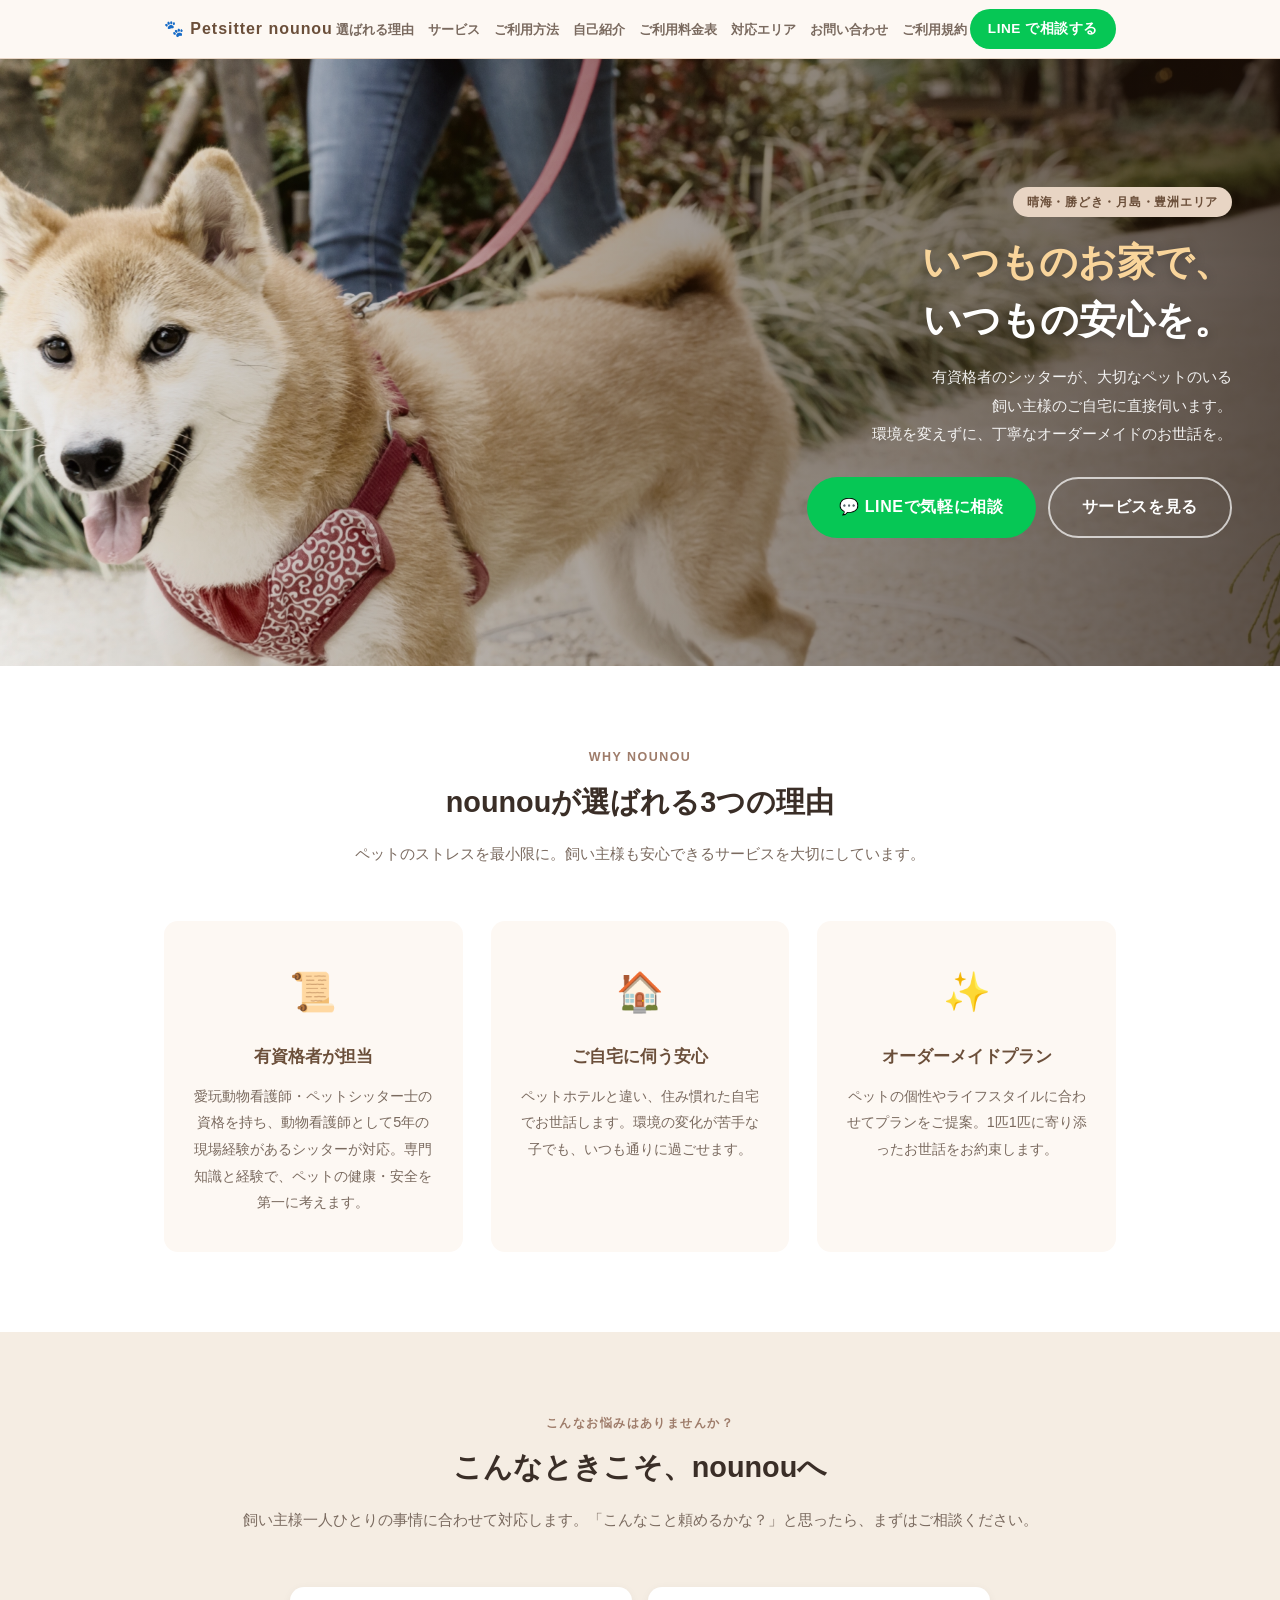
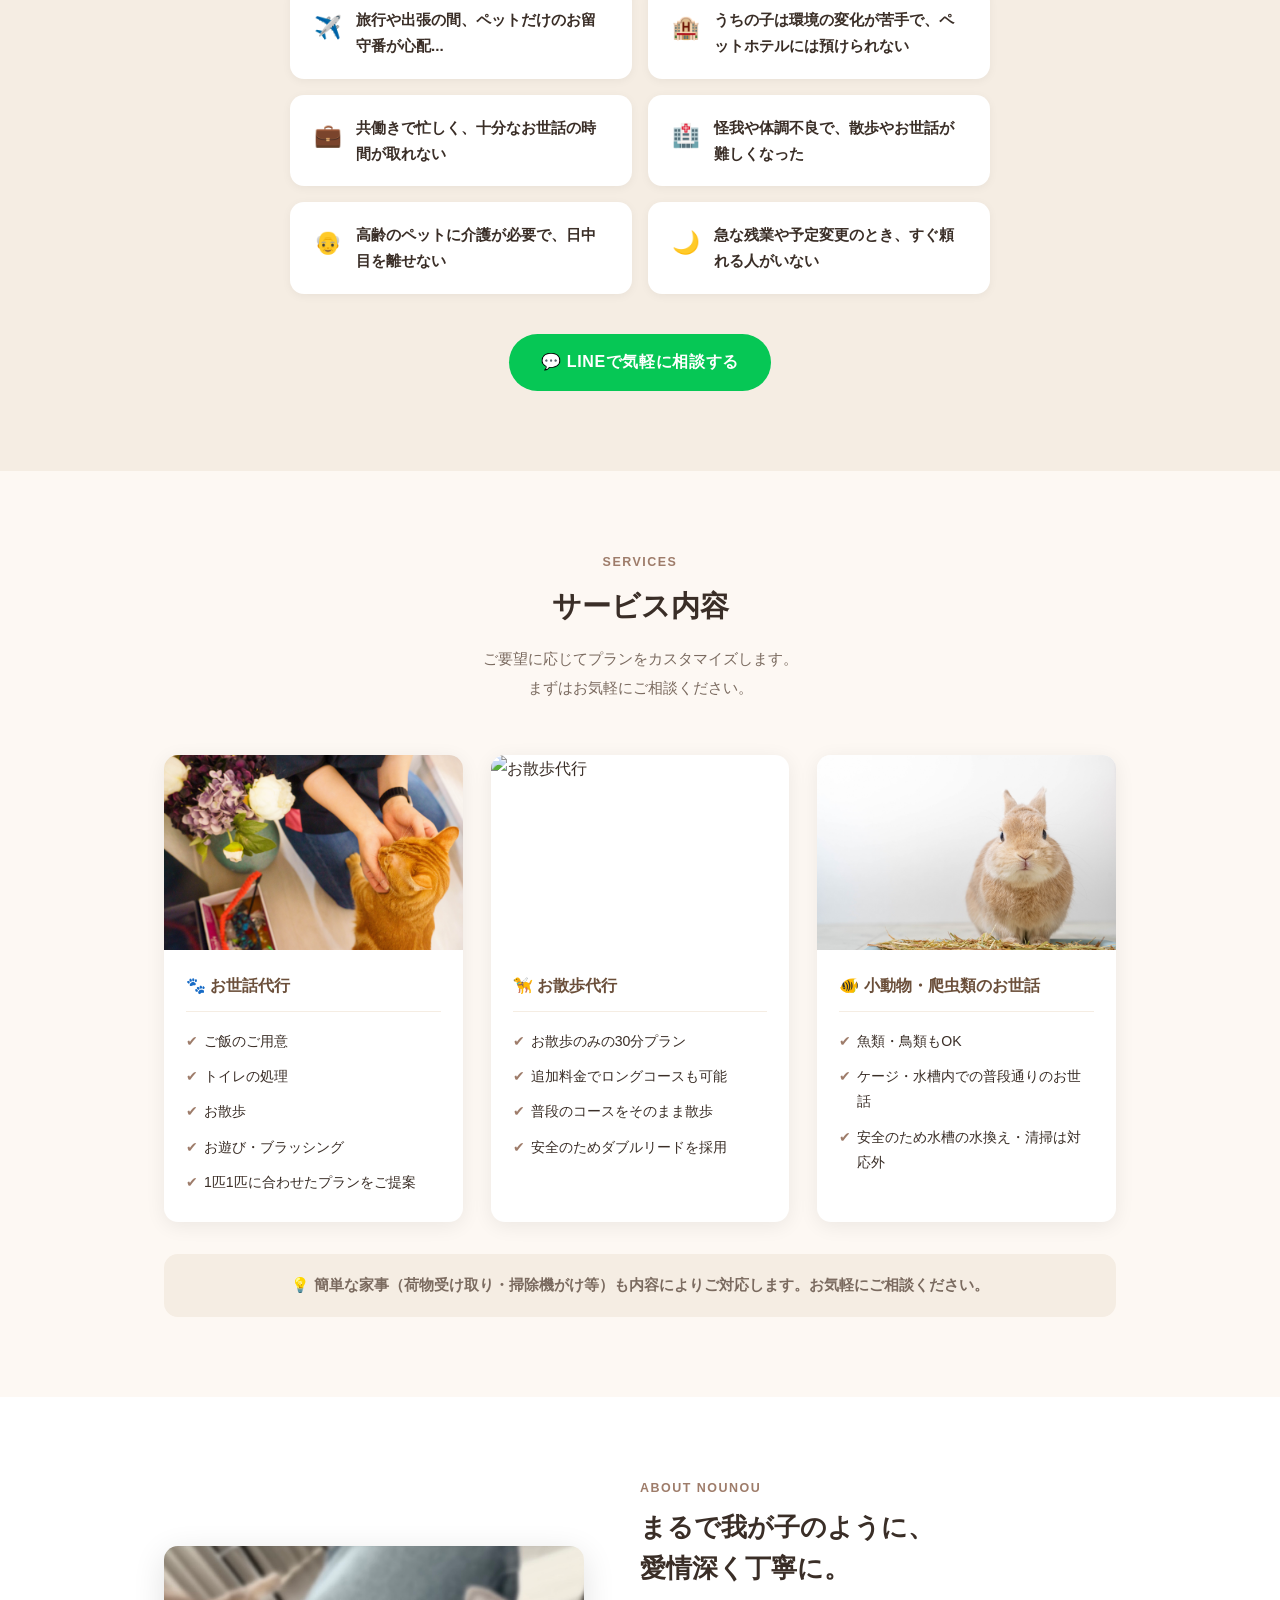
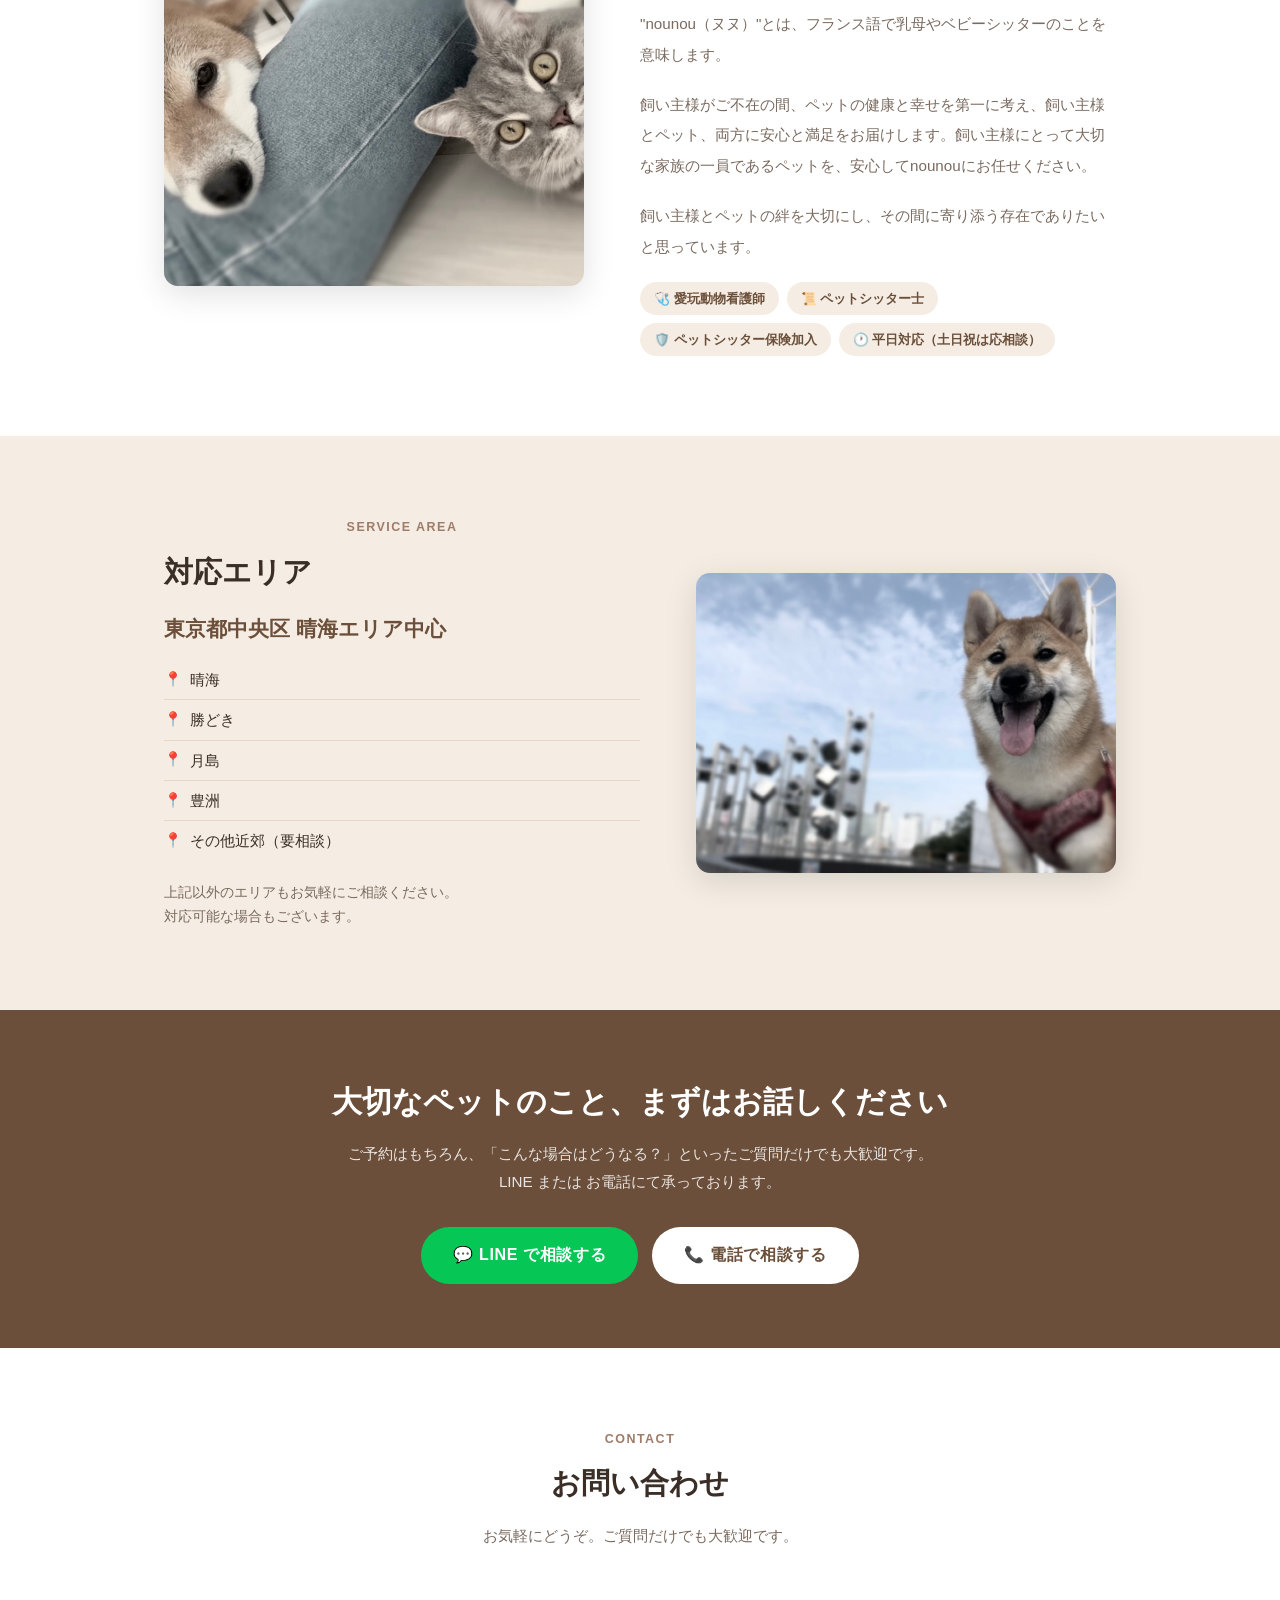
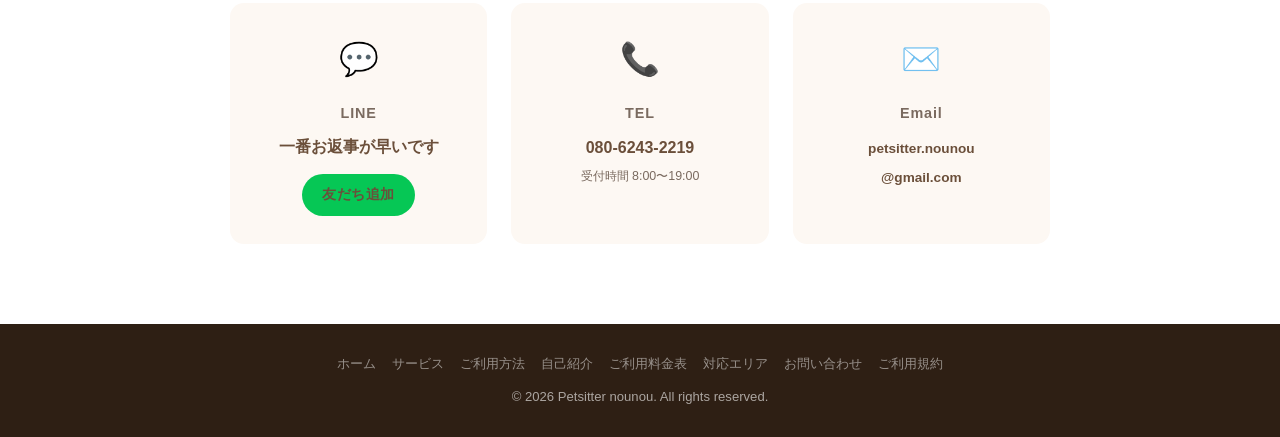
==== commit 45541190: "Site-wide update: legal fixes, CRO improvements, copyright 2026" ====
--- a/index.html
+++ b/index.html
@@ -16,6 +16,7 @@
   <meta property="og:url" content="https://petsitter-nounou.github.io/">
   <meta property="og:image" content="https://petsitter-nounou.github.io/images/hero-bg.jpg">
   <meta name="twitter:card" content="summary_large_image">
+  <meta name="google-site-verification" content="tLERI6Ly3ClHZV3TNuK6dNSf2wlvIVdLyGrI0Gh2JHA" />
   <!-- JSON-LD -->
   <script type="application/ld+json">
   {
@@ -28,7 +29,7 @@
     "email": "petsitter.nounou@gmail.com",
     "address": {
       "@type": "PostalAddress",
-      "streetAddress": "晴海3-13-1-3104",
+      "streetAddress": "晴海3-13-1",
       "addressLocality": "中央区",
       "addressRegion": "東京都",
       "postalCode": "104-0053",
@@ -334,7 +335,7 @@
     <a href="contact.html">お問い合わせ</a>
     <a href="terms.html">ご利用規約</a>
   </div>
-  <p>© 2025 Petsitter nounou. All rights reserved.</p>
+  <p>© 2026 Petsitter nounou. All rights reserved.</p>
 </footer>
 
 <script>
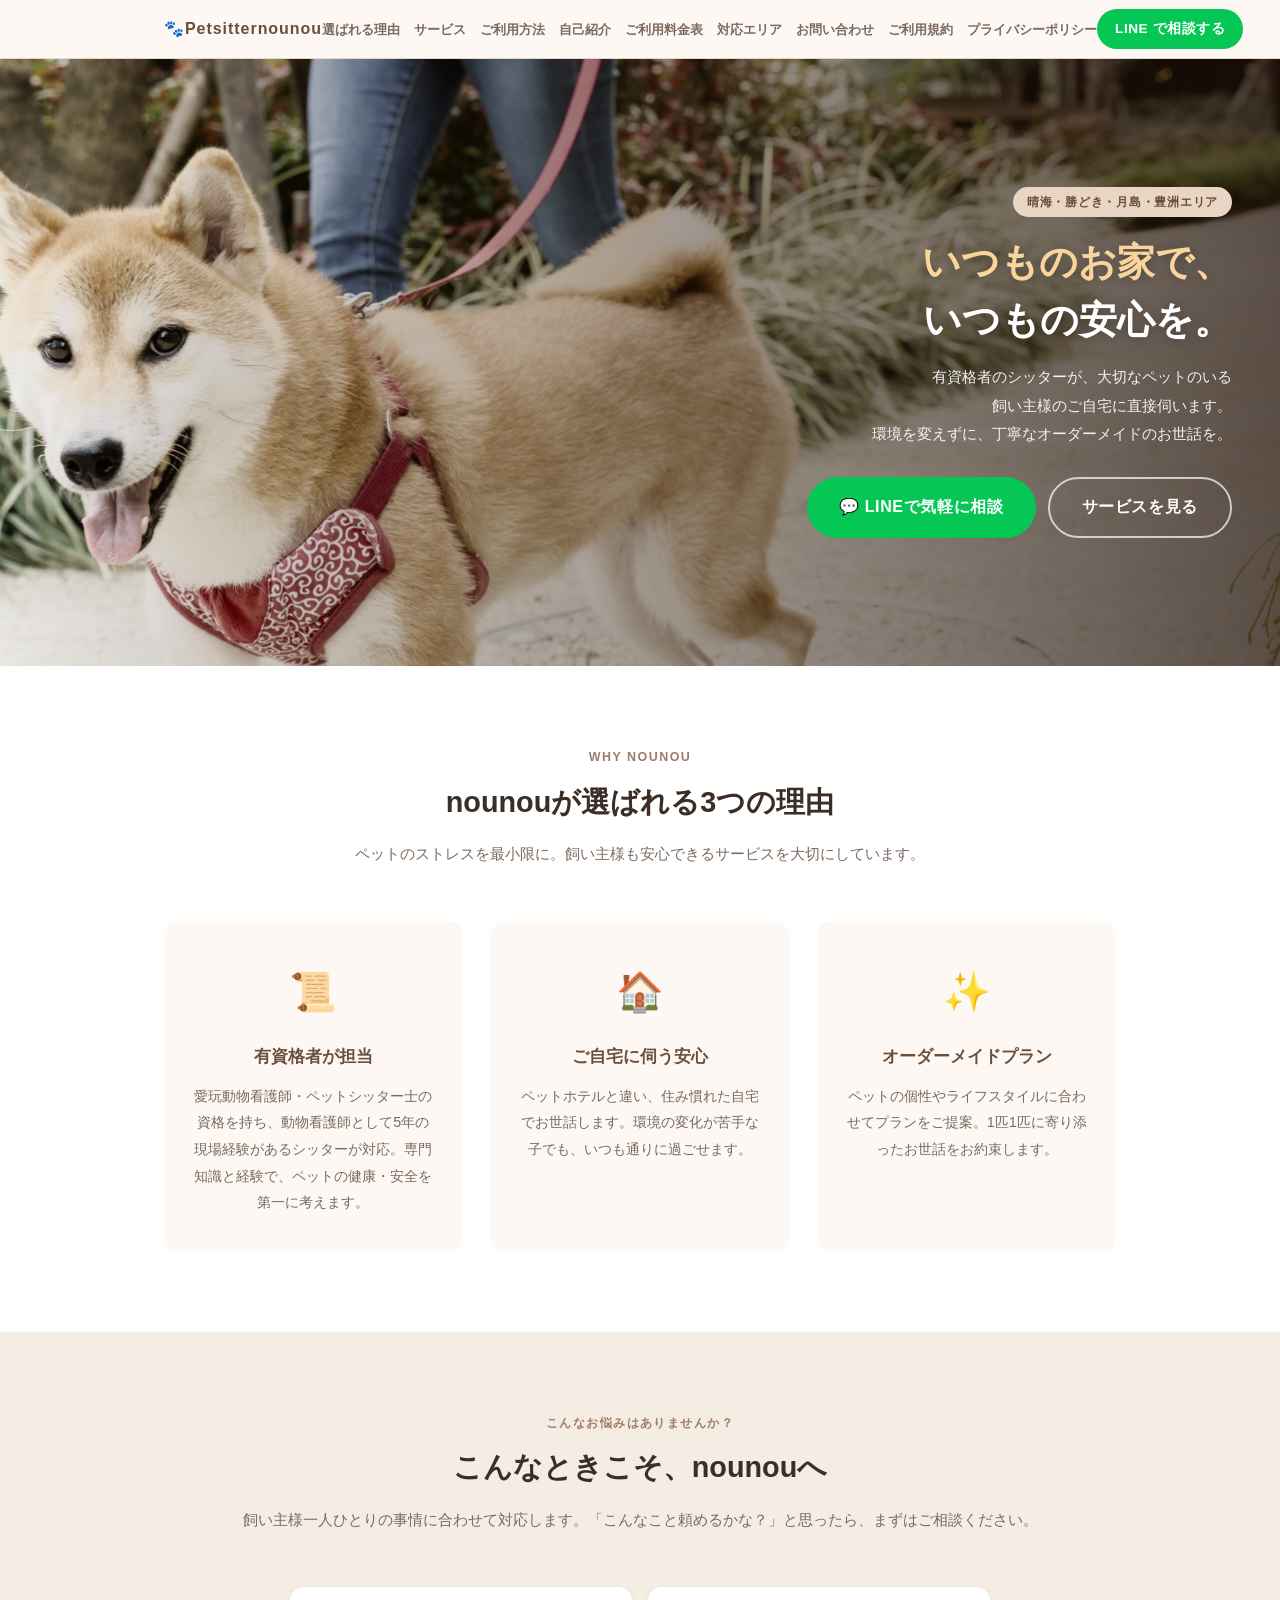
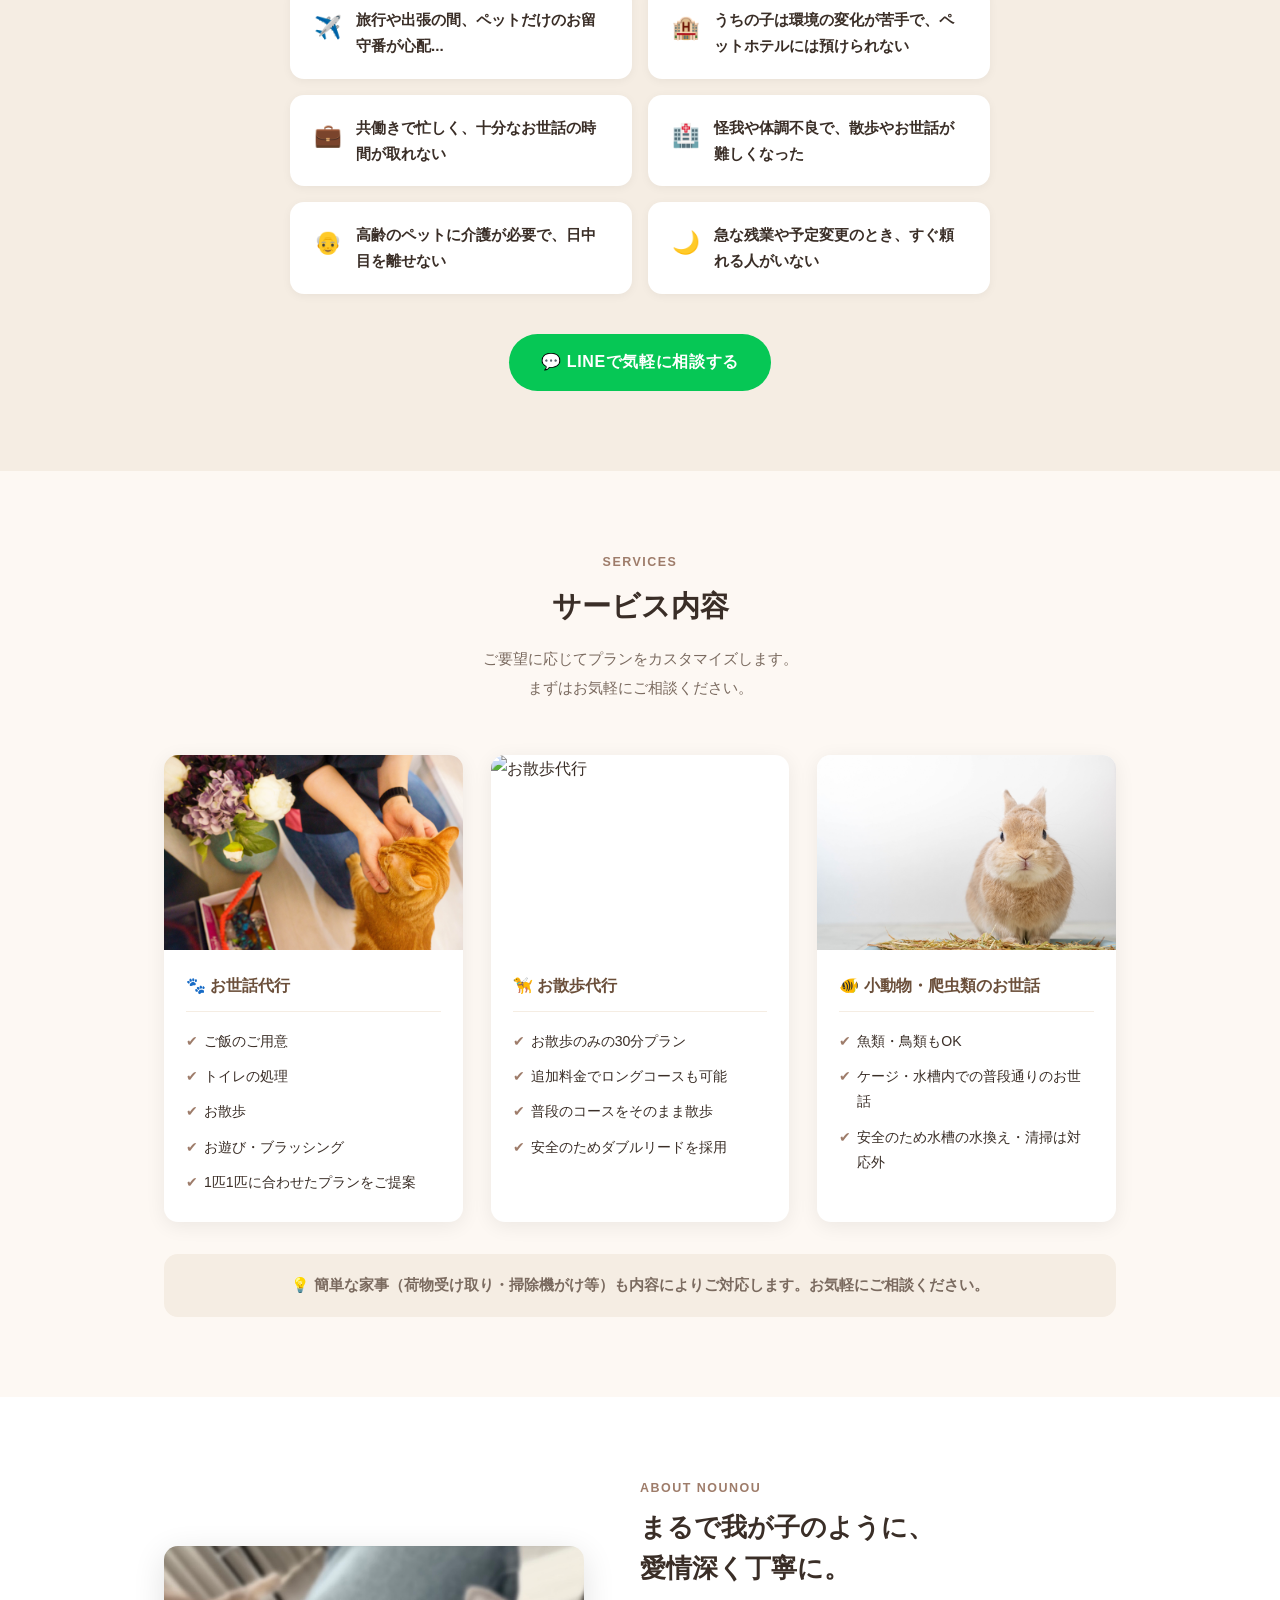
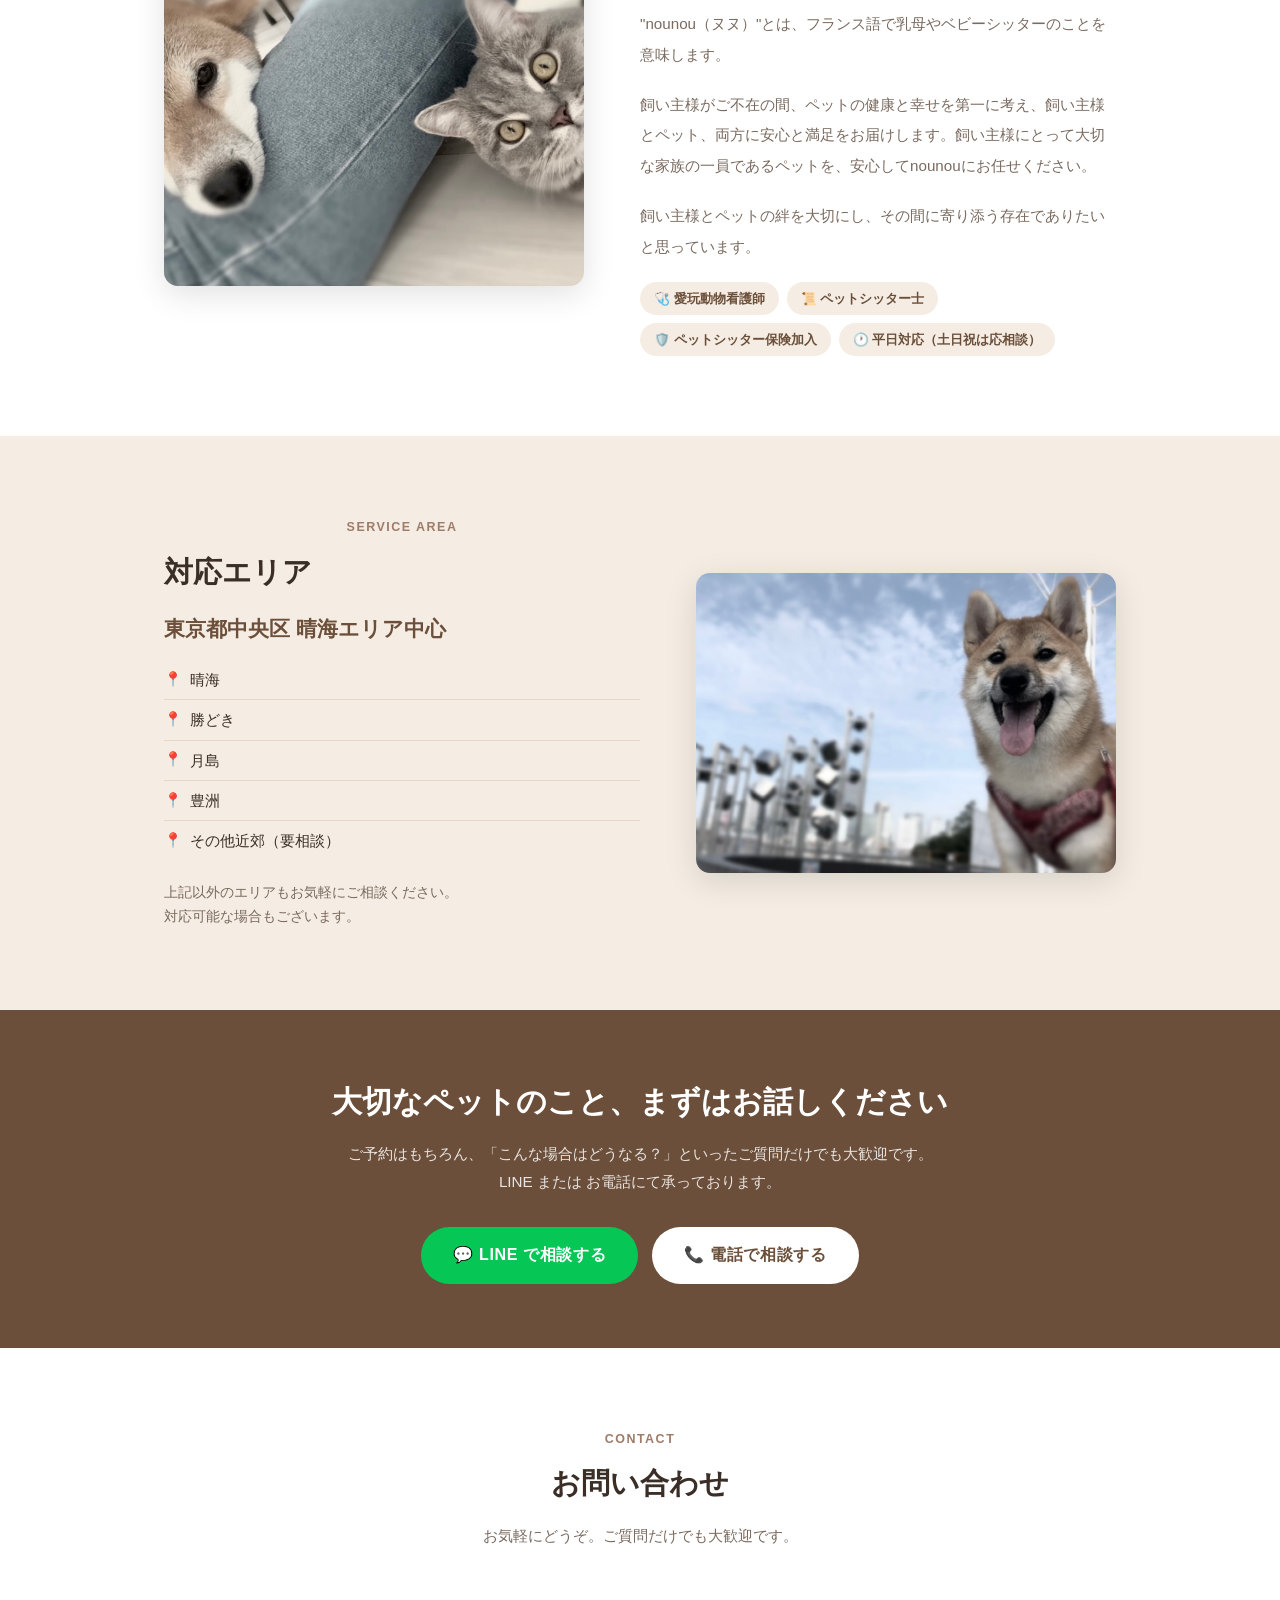
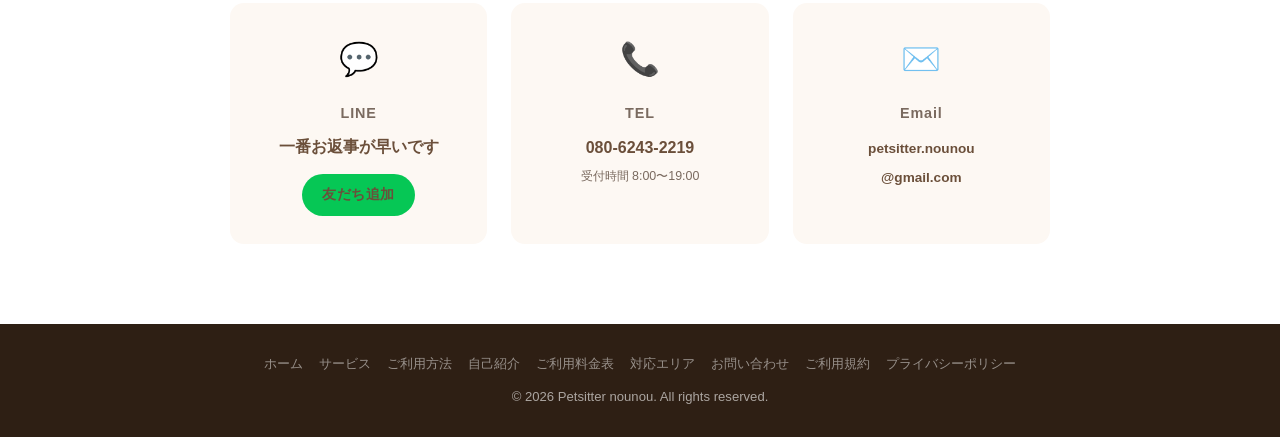
==== commit 3e20f8a7: "Add privacy policy page and update site navigation" ====
--- a/index.html
+++ b/index.html
@@ -53,7 +53,7 @@
 <!-- ===== ナビ ===== -->
 <header>
   <div class="nav-inner">
-    <a href="index.html" class="nav-brand">🐾 Petsitter nounou</a>
+    <a href="index.html" class="nav-brand"><span class="brand-icon">🐾</span><span class="brand-text"><span>Petsitter</span><span>nounou</span></span></a>
     <nav>
       <ul class="nav-links" id="navLinks">
         <li><a href="#features">選ばれる理由</a></li>
@@ -64,6 +64,7 @@
         <li><a href="#area">対応エリア</a></li>
         <li><a href="#contact">お問い合わせ</a></li>
         <li><a href="terms.html">ご利用規約</a></li>
+        <li><a href="privacy.html">プライバシーポリシー</a></li>
       </ul>
     </nav>
     <div class="nav-cta">
@@ -334,6 +335,7 @@
     <a href="#area">対応エリア</a>
     <a href="contact.html">お問い合わせ</a>
     <a href="terms.html">ご利用規約</a>
+    <a href="privacy.html">プライバシーポリシー</a>
   </div>
   <p>© 2026 Petsitter nounou. All rights reserved.</p>
 </footer>
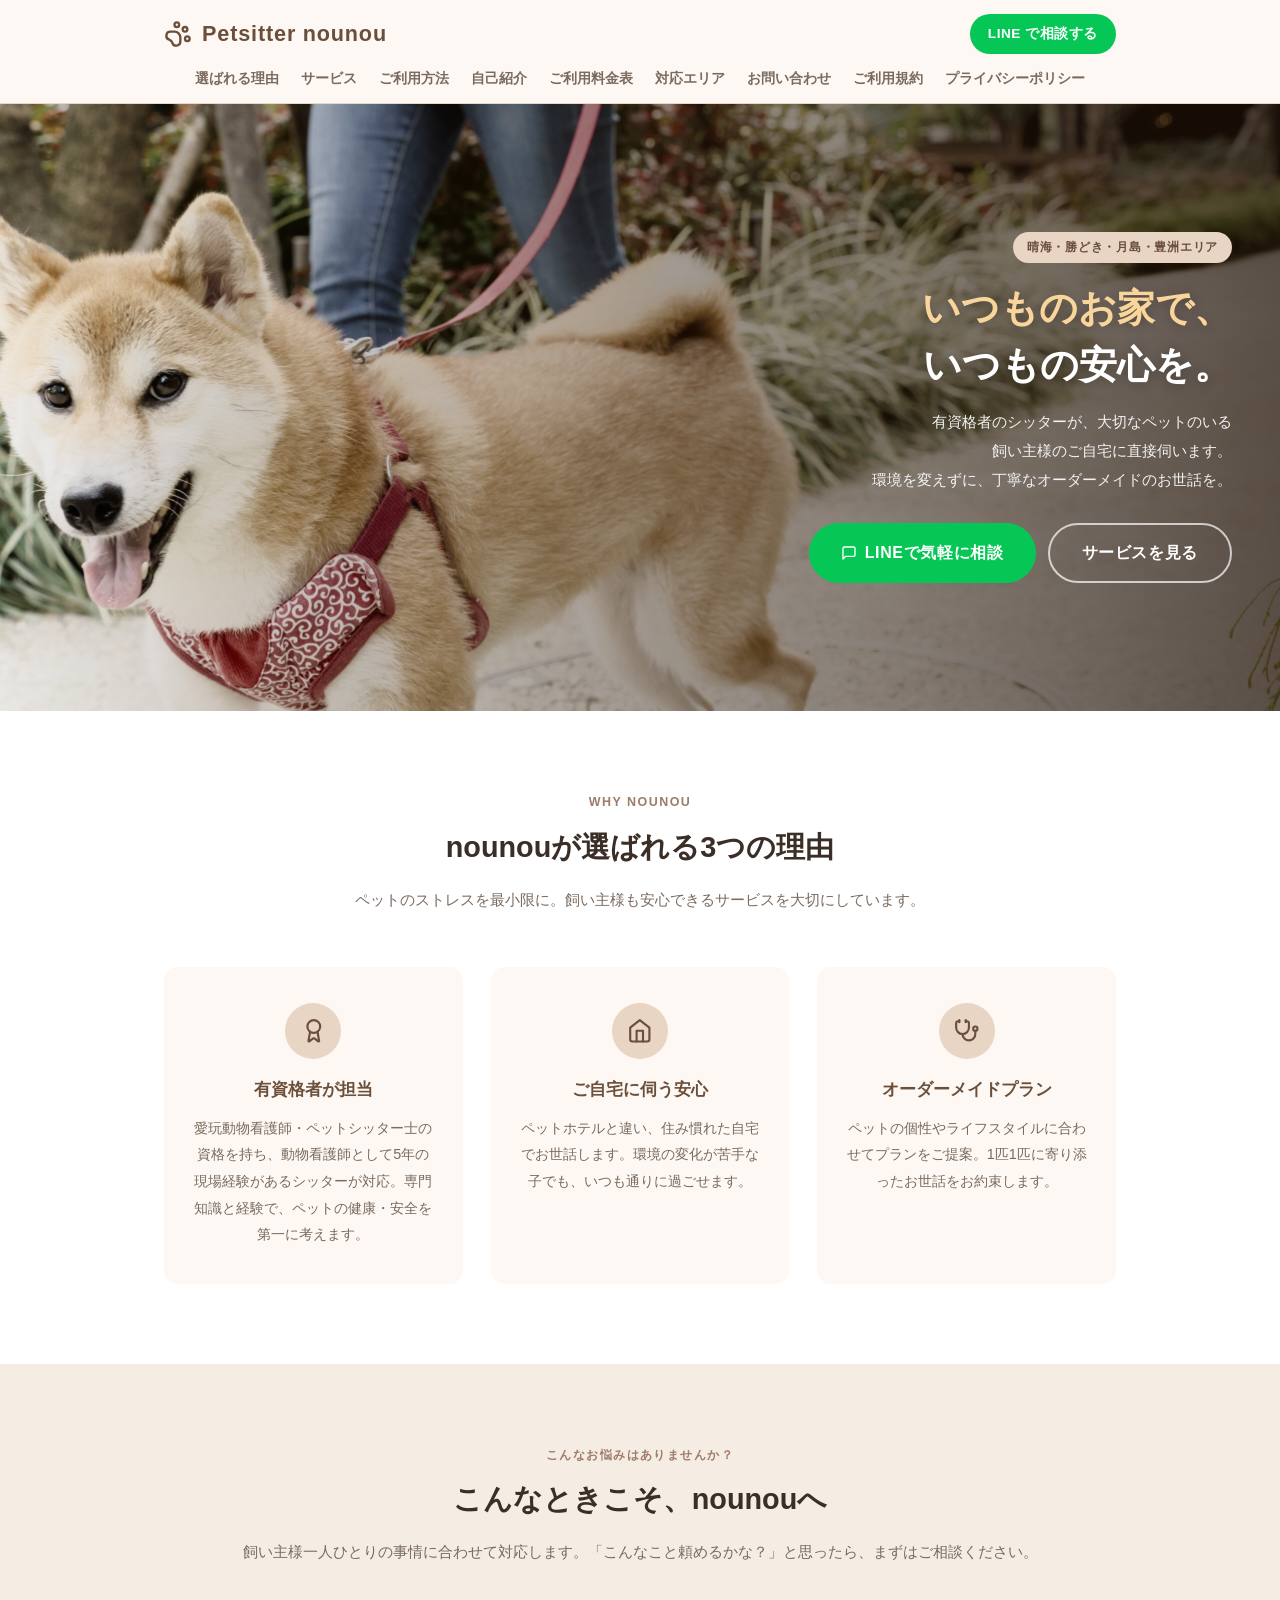
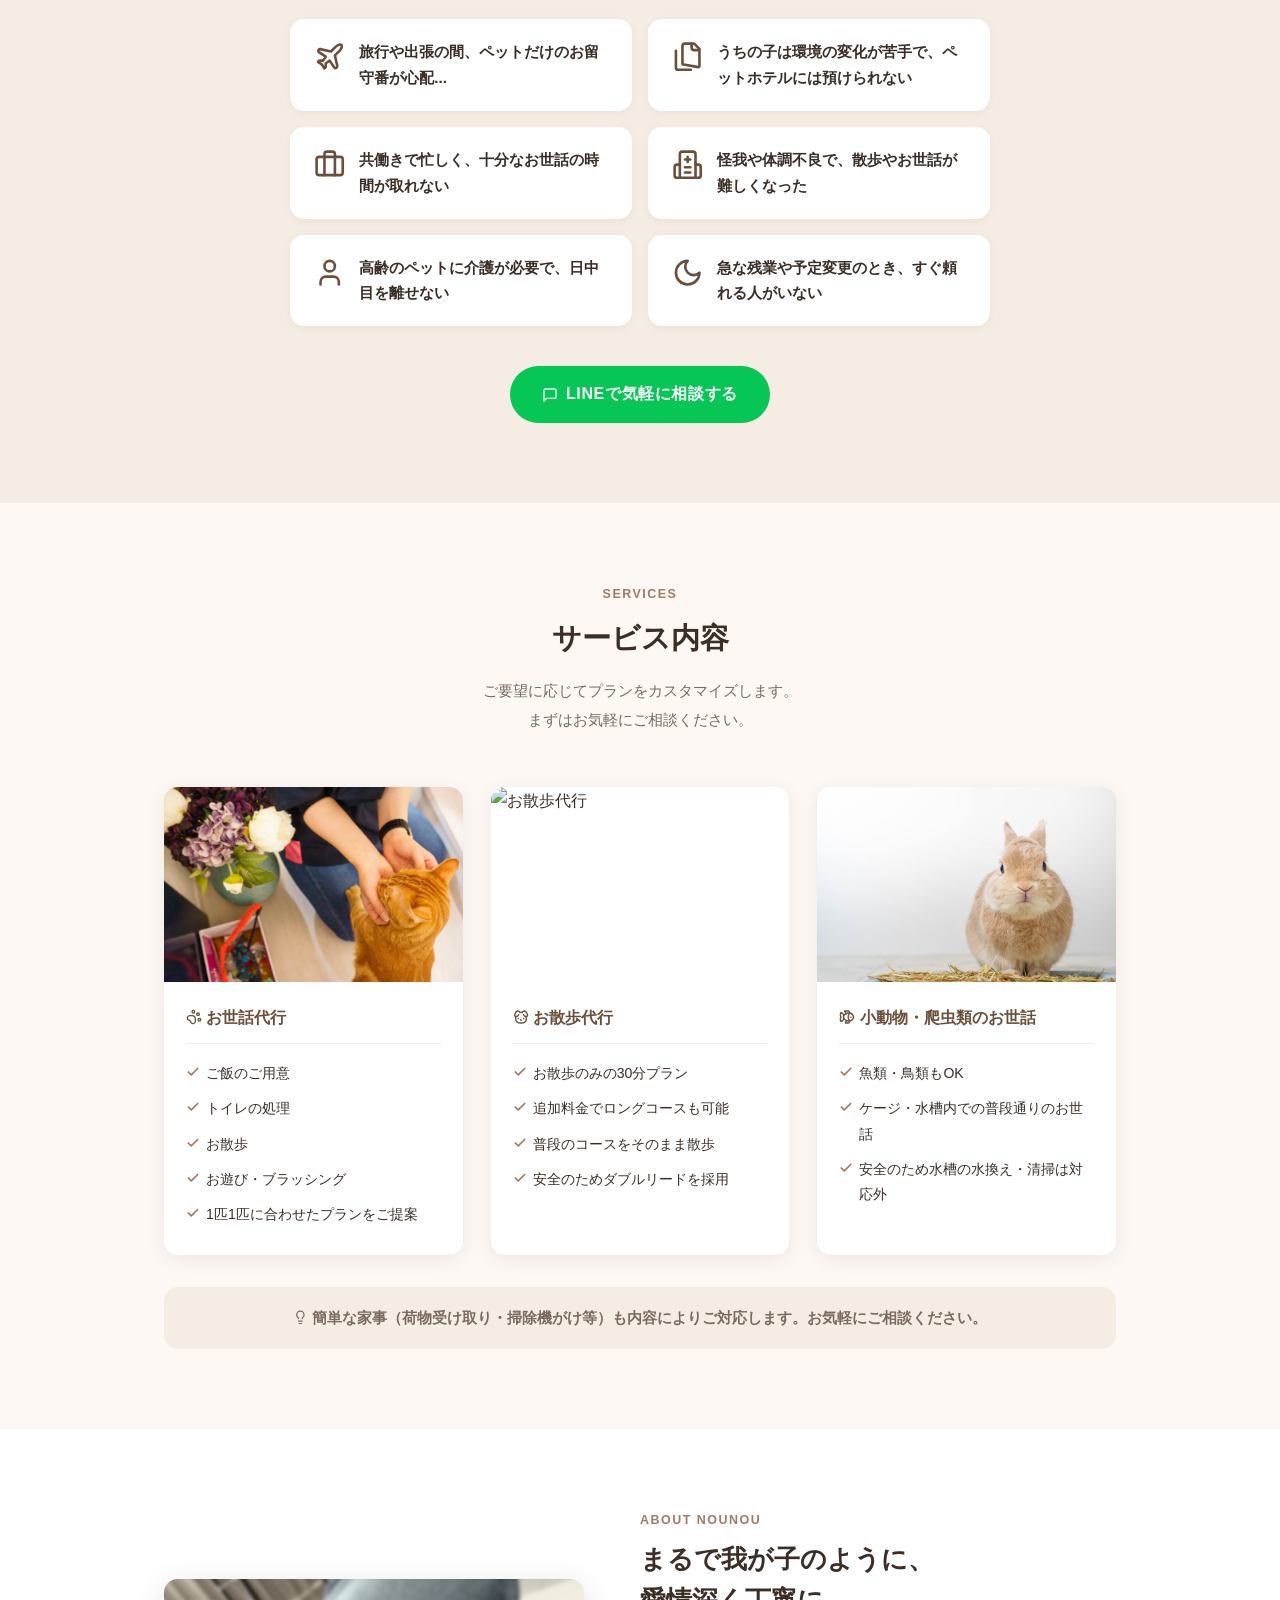
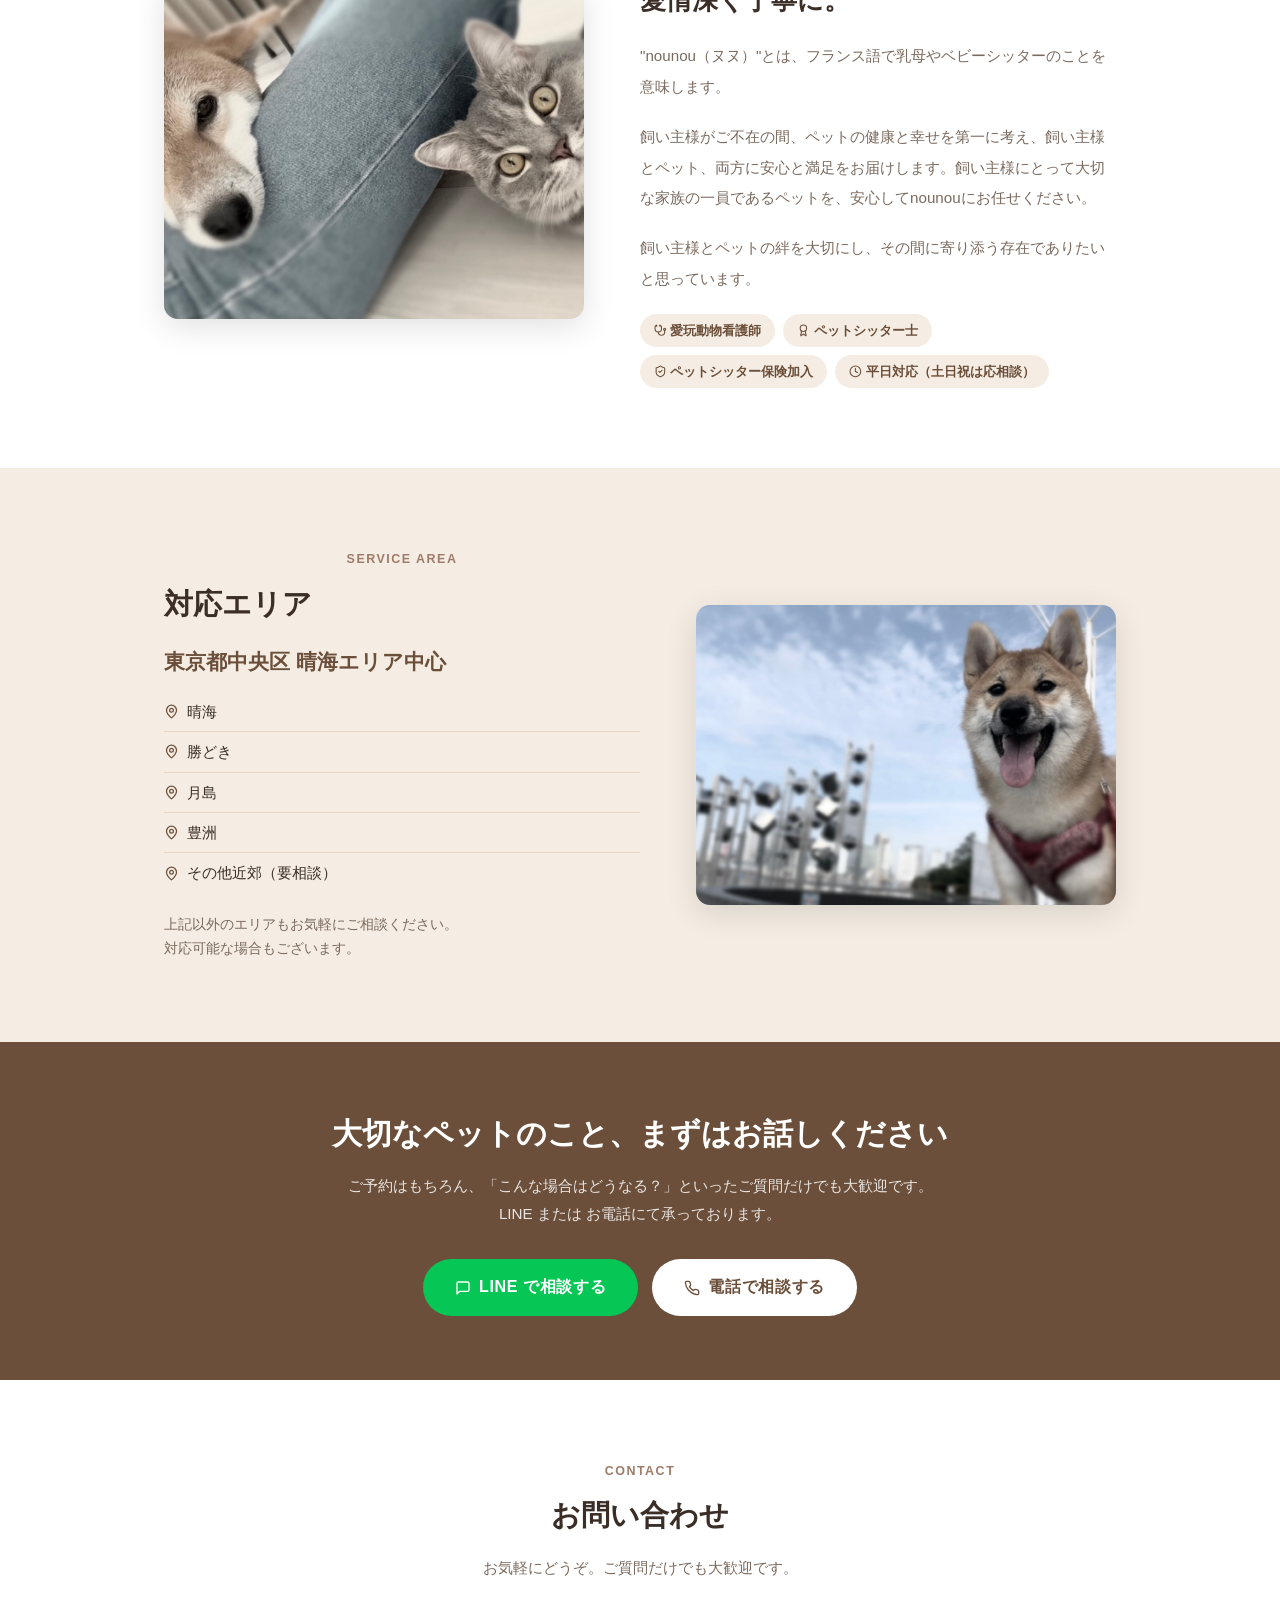
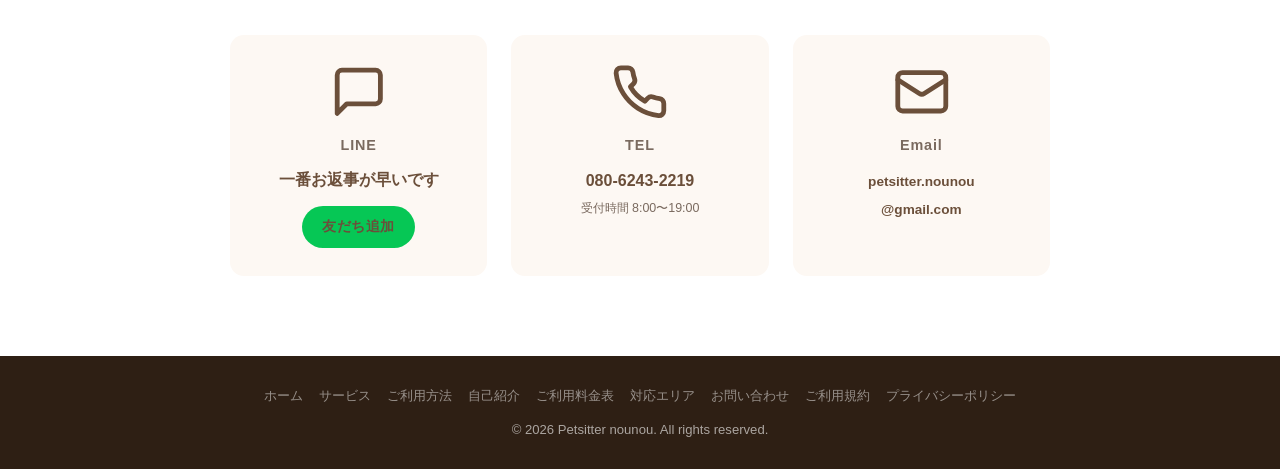
==== commit 1c8e3442: "Replace emoji icons with line-art SVGs and restyle header Swap all decorative emoji throughout the s" ====
--- a/index.html
+++ b/index.html
@@ -7,7 +7,7 @@
   <meta name="description" content="東京都中央区 晴海・勝どき・月島・豊洲エリアの訪問型ペットシッター。動物看護師経験5年・愛玩動物看護師の有資格シッターが、ご自宅でオーダーメイドのお世話をします。LINEでお気軽にご相談ください。">
   <link rel="stylesheet" href="style.css">
   <link rel="canonical" href="https://petsitter-nounou.github.io/">
-  <link rel="icon" href="data:image/svg+xml,<svg xmlns='http://www.w3.org/2000/svg' viewBox='0 0 100 100'><text y='.9em' font-size='90'>🐾</text></svg>">
+  <link rel="icon" type="image/svg+xml" href="images/favicon.svg">
   <!-- OGP -->
   <meta property="og:type" content="website">
   <meta property="og:site_name" content="Petsitter nounou">
@@ -53,7 +53,7 @@
 <!-- ===== ナビ ===== -->
 <header>
   <div class="nav-inner">
-    <a href="index.html" class="nav-brand"><span class="brand-icon">🐾</span><span class="brand-text"><span>Petsitter</span><span>nounou</span></span></a>
+    <a href="index.html" class="nav-brand"><span class="brand-icon" aria-hidden="true"><svg xmlns="http://www.w3.org/2000/svg" width="18" height="18" viewBox="0 0 24 24" fill="none" stroke="currentColor" stroke-width="2" stroke-linecap="round" stroke-linejoin="round"><circle cx="11" cy="4" r="2"/><circle cx="18" cy="8" r="2"/><circle cx="20" cy="16" r="2"/><path d="M9 10a5 5 0 0 1 5 5v3.5a3.5 3.5 0 0 1-6.84 1.045Q6.52 17.48 4.46 16.84A3.5 3.5 0 0 1 5.5 10Z"/></svg></span><span class="brand-text"><span>Petsitter</span><span>nounou</span></span></a>
     <nav>
       <ul class="nav-links" id="navLinks">
         <li><a href="#features">選ばれる理由</a></li>
@@ -93,7 +93,7 @@
     </p>
     <div class="hero-btns">
       <a href="https://lin.ee/JWLn2HG" target="_blank" rel="noopener noreferrer" class="btn btn-line">
-        💬 LINEで気軽に相談
+        <svg xmlns="http://www.w3.org/2000/svg" width="1em" height="1em" viewBox="0 0 24 24" fill="none" stroke="currentColor" stroke-width="2" stroke-linecap="round" stroke-linejoin="round" aria-hidden="true" style="vertical-align:-0.15em;display:inline-block"><path d="M21 15a2 2 0 0 1-2 2H7l-4 4V5a2 2 0 0 1 2-2h14a2 2 0 0 1 2 2z"/></svg> LINEで気軽に相談
       </a>
       <a href="#services" class="btn btn-outline-white">
         サービスを見る
@@ -110,17 +110,17 @@
     <p class="section-lead">ペットのストレスを最小限に。飼い主様も安心できるサービスを大切にしています。</p>
     <div class="feature-grid">
       <div class="feature-card">
-        <div class="feature-icon">📜</div>
+        <div class="feature-icon"><svg xmlns="http://www.w3.org/2000/svg" width="1.8em" height="1.8em" viewBox="0 0 24 24" fill="none" stroke="currentColor" stroke-width="2" stroke-linecap="round" stroke-linejoin="round" aria-hidden="true" style="vertical-align:-0.15em;display:inline-block"><path d="m15.477 12.89 1.515 8.526a.5.5 0 0 1-.81.47l-3.58-2.687a1 1 0 0 0-1.197 0l-3.586 2.686a.5.5 0 0 1-.81-.469l1.514-8.526"/><circle cx="12" cy="8" r="6"/></svg></div>
         <h3>有資格者が担当</h3>
         <p>愛玩動物看護師・ペットシッター士の資格を持ち、動物看護師として5年の現場経験があるシッターが対応。専門知識と経験で、ペットの健康・安全を第一に考えます。</p>
       </div>
       <div class="feature-card">
-        <div class="feature-icon">🏠</div>
+        <div class="feature-icon"><svg xmlns="http://www.w3.org/2000/svg" width="1.8em" height="1.8em" viewBox="0 0 24 24" fill="none" stroke="currentColor" stroke-width="2" stroke-linecap="round" stroke-linejoin="round" aria-hidden="true" style="vertical-align:-0.15em;display:inline-block"><path d="m3 9 9-7 9 7v11a2 2 0 0 1-2 2H5a2 2 0 0 1-2-2z"/><polyline points="9 22 9 12 15 12 15 22"/></svg></div>
         <h3>ご自宅に伺う安心</h3>
         <p>ペットホテルと違い、住み慣れた自宅でお世話します。環境の変化が苦手な子でも、いつも通りに過ごせます。</p>
       </div>
       <div class="feature-card">
-        <div class="feature-icon">✨</div>
+        <div class="feature-icon"><svg xmlns="http://www.w3.org/2000/svg" width="1.8em" height="1.8em" viewBox="0 0 24 24" fill="none" stroke="currentColor" stroke-width="2" stroke-linecap="round" stroke-linejoin="round" aria-hidden="true" style="vertical-align:-0.15em;display:inline-block"><path d="M11 2v2"/><path d="M5 2v2"/><path d="M5 3H4a2 2 0 0 0-2 2v4a6 6 0 0 0 12 0V5a2 2 0 0 0-2-2h-1"/><path d="M8 15a6 6 0 0 0 12 0v-3"/><circle cx="20" cy="10" r="2"/></svg></div>
         <h3>オーダーメイドプラン</h3>
         <p>ペットの個性やライフスタイルに合わせてプランをご提案。1匹1匹に寄り添ったお世話をお約束します。</p>
       </div>
@@ -136,33 +136,33 @@
     <p class="section-lead">飼い主様一人ひとりの事情に合わせて対応します。「こんなこと頼めるかな？」と思ったら、まずはご相談ください。</p>
     <div class="pain-grid">
       <div class="pain-item">
-        <span class="icon">✈️</span>
+        <span class="icon"><svg xmlns="http://www.w3.org/2000/svg" width="1em" height="1em" viewBox="0 0 24 24" fill="none" stroke="currentColor" stroke-width="2" stroke-linecap="round" stroke-linejoin="round" aria-hidden="true" style="vertical-align:-0.15em;display:inline-block"><path d="M17.8 19.2 16 11l3.5-3.5C21 6 21.5 4 21 3c-1-.5-3 0-4.5 1.5L13 8 4.8 6.2c-.5-.1-.9.1-1.1.5l-.3.5c-.2.5-.1 1 .3 1.3L9 12l-2 3H4l-1 1 3 2 2 3 1-1v-3l3-2 3.5 5.3c.3.4.8.5 1.3.3l.5-.2c.4-.3.6-.7.5-1.2z"/></svg></span>
         <span>旅行や出張の間、ペットだけのお留守番が心配...</span>
       </div>
       <div class="pain-item">
-        <span class="icon">🏨</span>
+        <span class="icon"><svg xmlns="http://www.w3.org/2000/svg" width="1em" height="1em" viewBox="0 0 24 24" fill="none" stroke="currentColor" stroke-width="2" stroke-linecap="round" stroke-linejoin="round" aria-hidden="true" style="vertical-align:-0.15em;display:inline-block"><path d="M20 7h-3a2 2 0 0 1-2-2V2"/><path d="M9 18a1 1 0 0 1-1-1V4a2 2 0 0 1 2-2h7l4 4v13a1 1 0 0 1-1 1Z"/><path d="M3 7.6v12.8A1.6 1.6 0 0 0 4.6 22h9.8"/></svg></span>
         <span>うちの子は環境の変化が苦手で、ペットホテルには預けられない</span>
       </div>
       <div class="pain-item">
-        <span class="icon">💼</span>
+        <span class="icon"><svg xmlns="http://www.w3.org/2000/svg" width="1em" height="1em" viewBox="0 0 24 24" fill="none" stroke="currentColor" stroke-width="2" stroke-linecap="round" stroke-linejoin="round" aria-hidden="true" style="vertical-align:-0.15em;display:inline-block"><path d="M16 20V4a2 2 0 0 0-2-2h-4a2 2 0 0 0-2 2v16"/><rect width="20" height="14" x="2" y="6" rx="2"/></svg></span>
         <span>共働きで忙しく、十分なお世話の時間が取れない</span>
       </div>
       <div class="pain-item">
-        <span class="icon">🏥</span>
+        <span class="icon"><svg xmlns="http://www.w3.org/2000/svg" width="1em" height="1em" viewBox="0 0 24 24" fill="none" stroke="currentColor" stroke-width="2" stroke-linecap="round" stroke-linejoin="round" aria-hidden="true" style="vertical-align:-0.15em;display:inline-block"><path d="M12 6v4"/><path d="M14 14h-4"/><path d="M14 18h-4"/><path d="M14 8h-4"/><path d="M18 12h2a2 2 0 0 1 2 2v6a2 2 0 0 1-2 2H4a2 2 0 0 1-2-2v-6a2 2 0 0 1 2-2h2"/><path d="M18 22V4a2 2 0 0 0-2-2H8a2 2 0 0 0-2 2v18"/></svg></span>
         <span>怪我や体調不良で、散歩やお世話が難しくなった</span>
       </div>
       <div class="pain-item">
-        <span class="icon">👴</span>
+        <span class="icon"><svg xmlns="http://www.w3.org/2000/svg" width="1em" height="1em" viewBox="0 0 24 24" fill="none" stroke="currentColor" stroke-width="2" stroke-linecap="round" stroke-linejoin="round" aria-hidden="true" style="vertical-align:-0.15em;display:inline-block"><path d="M19 21v-2a4 4 0 0 0-4-4H9a4 4 0 0 0-4 4v2"/><circle cx="12" cy="7" r="4"/></svg></span>
         <span>高齢のペットに介護が必要で、日中目を離せない</span>
       </div>
       <div class="pain-item">
-        <span class="icon">🌙</span>
+        <span class="icon"><svg xmlns="http://www.w3.org/2000/svg" width="1em" height="1em" viewBox="0 0 24 24" fill="none" stroke="currentColor" stroke-width="2" stroke-linecap="round" stroke-linejoin="round" aria-hidden="true" style="vertical-align:-0.15em;display:inline-block"><path d="M12 3a6 6 0 0 0 9 9 9 9 0 1 1-9-9Z"/></svg></span>
         <span>急な残業や予定変更のとき、すぐ頼れる人がいない</span>
       </div>
     </div>
     <div class="pain-cta">
       <a href="https://lin.ee/JWLn2HG" target="_blank" rel="noopener noreferrer" class="btn btn-line">
-        💬 LINEで気軽に相談する
+        <svg xmlns="http://www.w3.org/2000/svg" width="1em" height="1em" viewBox="0 0 24 24" fill="none" stroke="currentColor" stroke-width="2" stroke-linecap="round" stroke-linejoin="round" aria-hidden="true" style="vertical-align:-0.15em;display:inline-block"><path d="M21 15a2 2 0 0 1-2 2H7l-4 4V5a2 2 0 0 1 2-2h14a2 2 0 0 1 2 2z"/></svg> LINEで気軽に相談する
       </a>
     </div>
   </div>
@@ -179,7 +179,7 @@
       <div class="service-card">
         <img src="images/care-service.jpg" alt="お世話代行">
         <div class="service-card-body">
-          <h3 class="service-card-title">🐾 お世話代行</h3>
+          <h3 class="service-card-title"><svg xmlns="http://www.w3.org/2000/svg" width="1em" height="1em" viewBox="0 0 24 24" fill="none" stroke="currentColor" stroke-width="2" stroke-linecap="round" stroke-linejoin="round" aria-hidden="true" style="vertical-align:-0.15em;display:inline-block"><circle cx="11" cy="4" r="2"/><circle cx="18" cy="8" r="2"/><circle cx="20" cy="16" r="2"/><path d="M9 10a5 5 0 0 1 5 5v3.5a3.5 3.5 0 0 1-6.84 1.045Q6.52 17.48 4.46 16.84A3.5 3.5 0 0 1 5.5 10Z"/></svg> お世話代行</h3>
           <ul>
             <li>ご飯のご用意</li>
             <li>トイレの処理</li>
@@ -193,7 +193,7 @@
       <div class="service-card">
         <img src="images/walk-service.jpg" alt="お散歩代行">
         <div class="service-card-body">
-          <h3 class="service-card-title">🦮 お散歩代行</h3>
+          <h3 class="service-card-title"><svg xmlns="http://www.w3.org/2000/svg" width="1em" height="1em" viewBox="0 0 24 24" fill="none" stroke="currentColor" stroke-width="2" stroke-linecap="round" stroke-linejoin="round" aria-hidden="true" style="vertical-align:-0.15em;display:inline-block"><path d="M11.25 16.25h1.5L12 17z"/><path d="M16 14v.5"/><path d="M4.42 11.247A13.152 13.152 0 0 0 4 14.556C4 18.728 7.582 21 12 21s8-2.272 8-6.444a11.702 11.702 0 0 0-.493-3.309"/><path d="M8 14v.5"/><path d="M8.5 8.5c-.384 1.05-1.083 2.028-2.344 2.5-1.931.722-3.576-.297-3.656-1-.113-.994 1.177-6.53 4-7 1.923-.321 3.651.845 3.651 2.235A7.497 7.497 0 0 1 14 5.277c0-1.39 1.844-2.598 3.767-2.277 2.823.47 4.113 6.006 4 7-.08.703-1.725 1.722-3.656 1-1.261-.472-1.855-1.45-2.239-2.5"/></svg> お散歩代行</h3>
           <ul>
             <li>お散歩のみの30分プラン</li>
             <li>追加料金でロングコースも可能</li>
@@ -206,7 +206,7 @@
       <div class="service-card">
         <img src="images/small-animals.jpg" alt="小動物・爬虫類のお世話">
         <div class="service-card-body">
-          <h3 class="service-card-title">🐠 小動物・爬虫類のお世話</h3>
+          <h3 class="service-card-title"><svg xmlns="http://www.w3.org/2000/svg" width="1em" height="1em" viewBox="0 0 24 24" fill="none" stroke="currentColor" stroke-width="2" stroke-linecap="round" stroke-linejoin="round" aria-hidden="true" style="vertical-align:-0.15em;display:inline-block"><path d="M6.5 12c.94-3.46 4.94-6 8.5-6 3.56 0 6.06 2.54 7 6-.94 3.47-3.44 6-7 6s-7.56-2.53-8.5-6Z"/><path d="M18 12v.5"/><path d="M16 17.93a9.77 9.77 0 0 1 0-11.86"/><path d="M7 10.67C7 8 5.58 5.97 2.73 5.5c-1 1.5-1 5 .23 6.5-1.24 1.5-1.24 5-.23 6.5C5.58 18.03 7 16 7 13.33"/><path d="M10.46 7.26C10.2 5.88 9.17 4.24 8 3h5.8a2 2 0 0 1 1.98 1.67l.23 1.4"/><path d="m16.01 17.93-.23 1.4A2 2 0 0 1 13.8 21H9.5a5.96 5.96 0 0 0 1.49-3.98"/></svg> 小動物・爬虫類のお世話</h3>
           <ul>
             <li>魚類・鳥類もOK</li>
             <li>ケージ・水槽内での普段通りのお世話</li>
@@ -217,7 +217,7 @@
 
     </div>
     <div class="service-note">
-      💡 簡単な家事（荷物受け取り・掃除機がけ等）も内容によりご対応します。お気軽にご相談ください。
+      <svg xmlns="http://www.w3.org/2000/svg" width="1em" height="1em" viewBox="0 0 24 24" fill="none" stroke="currentColor" stroke-width="2" stroke-linecap="round" stroke-linejoin="round" aria-hidden="true" style="vertical-align:-0.15em;display:inline-block"><path d="M15 14c.2-1 .7-1.7 1.5-2.5 1-.9 1.5-2.2 1.5-3.5A6 6 0 0 0 6 8c0 1 .2 2.2 1.5 3.5.7.7 1.3 1.5 1.5 2.5"/><path d="M9 18h6"/><path d="M10 22h4"/></svg> 簡単な家事（荷物受け取り・掃除機がけ等）も内容によりご対応します。お気軽にご相談ください。
     </div>
   </div>
 </section>
@@ -244,10 +244,10 @@
           飼い主様とペットの絆を大切にし、その間に寄り添う存在でありたいと思っています。
         </p>
         <div class="about-tags">
-          <span class="tag">🩺 愛玩動物看護師</span>
-          <span class="tag">📜 ペットシッター士</span>
-          <span class="tag">🛡️ ペットシッター保険加入</span>
-          <span class="tag">🕐 平日対応（土日祝は応相談）</span>
+          <span class="tag"><svg xmlns="http://www.w3.org/2000/svg" width="1em" height="1em" viewBox="0 0 24 24" fill="none" stroke="currentColor" stroke-width="2" stroke-linecap="round" stroke-linejoin="round" aria-hidden="true" style="vertical-align:-0.15em;display:inline-block"><path d="M11 2v2"/><path d="M5 2v2"/><path d="M5 3H4a2 2 0 0 0-2 2v4a6 6 0 0 0 12 0V5a2 2 0 0 0-2-2h-1"/><path d="M8 15a6 6 0 0 0 12 0v-3"/><circle cx="20" cy="10" r="2"/></svg> 愛玩動物看護師</span>
+          <span class="tag"><svg xmlns="http://www.w3.org/2000/svg" width="1em" height="1em" viewBox="0 0 24 24" fill="none" stroke="currentColor" stroke-width="2" stroke-linecap="round" stroke-linejoin="round" aria-hidden="true" style="vertical-align:-0.15em;display:inline-block"><path d="m15.477 12.89 1.515 8.526a.5.5 0 0 1-.81.47l-3.58-2.687a1 1 0 0 0-1.197 0l-3.586 2.686a.5.5 0 0 1-.81-.469l1.514-8.526"/><circle cx="12" cy="8" r="6"/></svg> ペットシッター士</span>
+          <span class="tag"><svg xmlns="http://www.w3.org/2000/svg" width="1em" height="1em" viewBox="0 0 24 24" fill="none" stroke="currentColor" stroke-width="2" stroke-linecap="round" stroke-linejoin="round" aria-hidden="true" style="vertical-align:-0.15em;display:inline-block"><path d="M20 13c0 5-3.5 7.5-7.66 8.95a1 1 0 0 1-.67-.01C7.5 20.5 4 18 4 13V6a1 1 0 0 1 1-1c2 0 4.5-1.2 6.24-2.72a1.17 1.17 0 0 1 1.52 0C14.51 3.81 17 5 19 5a1 1 0 0 1 1 1z"/><path d="m9 12 2 2 4-4"/></svg> ペットシッター保険加入</span>
+          <span class="tag"><svg xmlns="http://www.w3.org/2000/svg" width="1em" height="1em" viewBox="0 0 24 24" fill="none" stroke="currentColor" stroke-width="2" stroke-linecap="round" stroke-linejoin="round" aria-hidden="true" style="vertical-align:-0.15em;display:inline-block"><circle cx="12" cy="12" r="10"/><polyline points="12 6 12 12 16 14"/></svg> 平日対応（土日祝は応相談）</span>
         </div>
       </div>
     </div>
@@ -284,8 +284,8 @@
     <h2>大切なペットのこと、まずはお話しください</h2>
     <p>ご予約はもちろん、「こんな場合はどうなる？」といったご質問だけでも大歓迎です。<br>LINE または お電話にて承っております。</p>
     <div class="cta-btns">
-      <a href="https://lin.ee/JWLn2HG" target="_blank" rel="noopener noreferrer" class="btn btn-line">💬 LINE で相談する</a>
-      <a href="tel:08062432219" class="btn btn-white">📞 電話で相談する</a>
+      <a href="https://lin.ee/JWLn2HG" target="_blank" rel="noopener noreferrer" class="btn btn-line"><svg xmlns="http://www.w3.org/2000/svg" width="1em" height="1em" viewBox="0 0 24 24" fill="none" stroke="currentColor" stroke-width="2" stroke-linecap="round" stroke-linejoin="round" aria-hidden="true" style="vertical-align:-0.15em;display:inline-block"><path d="M21 15a2 2 0 0 1-2 2H7l-4 4V5a2 2 0 0 1 2-2h14a2 2 0 0 1 2 2z"/></svg> LINE で相談する</a>
+      <a href="tel:08062432219" class="btn btn-white"><svg xmlns="http://www.w3.org/2000/svg" width="1em" height="1em" viewBox="0 0 24 24" fill="none" stroke="currentColor" stroke-width="2" stroke-linecap="round" stroke-linejoin="round" aria-hidden="true" style="vertical-align:-0.15em;display:inline-block"><path d="M22 16.92v3a2 2 0 0 1-2.18 2 19.79 19.79 0 0 1-8.63-3.07 19.5 19.5 0 0 1-6-6 19.79 19.79 0 0 1-3.07-8.67A2 2 0 0 1 4.11 2h3a2 2 0 0 1 2 1.72 12.84 12.84 0 0 0 .7 2.81 2 2 0 0 1-.45 2.11L8.09 9.91a16 16 0 0 0 6 6l1.27-1.27a2 2 0 0 1 2.11-.45 12.84 12.84 0 0 0 2.81.7A2 2 0 0 1 22 16.92z"/></svg> 電話で相談する</a>
     </div>
   </div>
 </section>
@@ -298,19 +298,19 @@
     <p class="section-lead">お気軽にどうぞ。ご質問だけでも大歓迎です。</p>
     <div class="contact-grid">
       <div class="contact-card">
-        <div class="icon">💬</div>
+        <div class="icon"><svg xmlns="http://www.w3.org/2000/svg" width="1.8em" height="1.8em" viewBox="0 0 24 24" fill="none" stroke="currentColor" stroke-width="2" stroke-linecap="round" stroke-linejoin="round" aria-hidden="true" style="vertical-align:-0.15em;display:inline-block"><path d="M21 15a2 2 0 0 1-2 2H7l-4 4V5a2 2 0 0 1 2-2h14a2 2 0 0 1 2 2z"/></svg></div>
         <h3>LINE</h3>
         <p>一番お返事が早いです</p>
         <a href="https://lin.ee/JWLn2HG" target="_blank" rel="noopener noreferrer" class="btn btn-line" style="font-size:0.85rem; padding:10px 20px; margin-top:14px;">友だち追加</a>
       </div>
       <div class="contact-card">
-        <div class="icon">📞</div>
+        <div class="icon"><svg xmlns="http://www.w3.org/2000/svg" width="1.8em" height="1.8em" viewBox="0 0 24 24" fill="none" stroke="currentColor" stroke-width="2" stroke-linecap="round" stroke-linejoin="round" aria-hidden="true" style="vertical-align:-0.15em;display:inline-block"><path d="M22 16.92v3a2 2 0 0 1-2.18 2 19.79 19.79 0 0 1-8.63-3.07 19.5 19.5 0 0 1-6-6 19.79 19.79 0 0 1-3.07-8.67A2 2 0 0 1 4.11 2h3a2 2 0 0 1 2 1.72 12.84 12.84 0 0 0 .7 2.81 2 2 0 0 1-.45 2.11L8.09 9.91a16 16 0 0 0 6 6l1.27-1.27a2 2 0 0 1 2.11-.45 12.84 12.84 0 0 0 2.81.7A2 2 0 0 1 22 16.92z"/></svg></div>
         <h3>TEL</h3>
         <a href="tel:08062432219">080-6243-2219</a>
         <p class="hours">受付時間 8:00〜19:00</p>
       </div>
       <div class="contact-card">
-        <div class="icon">✉️</div>
+        <div class="icon"><svg xmlns="http://www.w3.org/2000/svg" width="1.8em" height="1.8em" viewBox="0 0 24 24" fill="none" stroke="currentColor" stroke-width="2" stroke-linecap="round" stroke-linejoin="round" aria-hidden="true" style="vertical-align:-0.15em;display:inline-block"><rect width="20" height="16" x="2" y="4" rx="2"/><path d="m22 7-8.97 5.7a1.94 1.94 0 0 1-2.06 0L2 7"/></svg></div>
         <h3>Email</h3>
         <a href="mailto:petsitter.nounou@gmail.com" style="font-size:0.85rem; word-break:break-all;">petsitter.nounou<br>@gmail.com</a>
       </div>
--- a/style.css
+++ b/style.css
@@ -70,17 +70,24 @@
 .nav-inner {
   max-width: var(--max);
   margin: 0 auto;
-  padding: 0 24px;
-  height: 58px;
-  display: flex;
-  align-items: center;
-  justify-content: space-between;
-}
-.nav-brand { font-size: 1rem; font-weight: 700; color: var(--brown); letter-spacing: 0.06em; white-space: nowrap; flex-shrink: 0; }
-.nav-links { display: flex; gap: 14px; flex-wrap: nowrap; }
-.nav-links a { font-size: 0.8rem; color: var(--text-muted); font-weight: 600; transition: color 0.2s; white-space: nowrap; }
+  padding: 14px 24px 10px;
+  display: grid;
+  grid-template-columns: auto 1fr auto;
+  grid-template-areas:
+    "brand . cta"
+    "nav nav nav";
+  row-gap: 10px;
+  align-items: center;
+}
+.nav-brand { grid-area: brand; display: inline-flex; align-items: center; gap: 10px; font-size: 1.35rem; font-weight: 700; color: var(--brown); letter-spacing: 0.04em; }
+.nav-brand .brand-icon { display: inline-flex; align-items: center; color: var(--brown); }
+.nav-brand .brand-icon svg { width: 28px; height: 28px; }
+.nav-brand .brand-text { display: inline-flex; gap: 0.3em; }
+nav { grid-area: nav; }
+.nav-links { display: flex; gap: 22px; flex-wrap: nowrap; justify-content: center; }
+.nav-links a { font-size: 0.85rem; color: var(--text-muted); font-weight: 600; transition: color 0.2s; white-space: nowrap; }
 .nav-links a:hover { color: var(--brown); }
-.nav-cta { display: flex; align-items: center; gap: 10px; flex-shrink: 0; }
+.nav-cta { grid-area: cta; display: flex; align-items: center; gap: 10px; }
 .nav-cta .btn { padding: 8px 18px; font-size: 0.85rem; white-space: nowrap; }
 
 .nav-toggle { display: none; background: none; border: none; cursor: pointer; flex-direction: column; gap: 5px; padding: 4px; }
@@ -179,9 +186,17 @@
   text-align: center;
 }
 .feature-icon {
-  font-size: 2.4rem;
+  color: var(--brown);
   margin-bottom: 16px;
-}
+  display: inline-flex;
+  align-items: center;
+  justify-content: center;
+  width: 56px;
+  height: 56px;
+  border-radius: 50%;
+  background: var(--brown-pale);
+}
+.feature-icon svg { width: 1.6em; height: 1.6em; }
 .feature-card h3 {
   font-size: 1.05rem;
   font-weight: 700;
@@ -215,7 +230,8 @@
   line-height: 1.7;
   box-shadow: 0 2px 10px rgba(0,0,0,0.05);
 }
-.pain-item .icon { font-size: 1.4rem; flex-shrink: 0; margin-top: 2px; }
+.pain-item .icon { font-size: 1.4rem; flex-shrink: 0; margin-top: 2px; color: var(--brown); display: inline-flex; align-items: center; }
+.pain-item .icon svg { width: 1.4em; height: 1.4em; }
 .pain-cta { text-align: center; }
 
 /* ===== サービス ===== */
@@ -249,7 +265,16 @@
   display: flex;
   gap: 6px;
 }
-.service-card li::before { content: '✔'; color: var(--brown-light); flex-shrink: 0; }
+.service-card li::before {
+  content: '';
+  flex-shrink: 0;
+  width: 1em;
+  height: 1em;
+  margin-top: 0.3em;
+  background-color: var(--brown-light);
+  -webkit-mask: url("data:image/svg+xml;utf8,<svg xmlns='http://www.w3.org/2000/svg' viewBox='0 0 24 24' fill='none' stroke='black' stroke-width='3' stroke-linecap='round' stroke-linejoin='round'><polyline points='20 6 9 17 4 12'/></svg>") center/contain no-repeat;
+          mask: url("data:image/svg+xml;utf8,<svg xmlns='http://www.w3.org/2000/svg' viewBox='0 0 24 24' fill='none' stroke='black' stroke-width='3' stroke-linecap='round' stroke-linejoin='round'><polyline points='20 6 9 17 4 12'/></svg>") center/contain no-repeat;
+}
 .service-note {
   margin-top: 32px;
   background: var(--beige);
@@ -330,7 +355,15 @@
   border-bottom: 1px solid var(--brown-pale);
 }
 .area-list li:last-child { border-bottom: none; }
-.area-list li::before { content: '📍'; font-size: 0.9rem; }
+.area-list li::before {
+  content: '';
+  flex-shrink: 0;
+  width: 1em;
+  height: 1em;
+  background-color: var(--brown);
+  -webkit-mask: url("data:image/svg+xml;utf8,<svg xmlns='http://www.w3.org/2000/svg' viewBox='0 0 24 24' fill='none' stroke='black' stroke-width='2' stroke-linecap='round' stroke-linejoin='round'><path d='M20 10c0 4.993-5.539 10.193-7.399 11.799a1 1 0 0 1-1.202 0C9.539 20.193 4 14.993 4 10a8 8 0 0 1 16 0'/><circle cx='12' cy='10' r='3'/></svg>") center/contain no-repeat;
+          mask: url("data:image/svg+xml;utf8,<svg xmlns='http://www.w3.org/2000/svg' viewBox='0 0 24 24' fill='none' stroke='black' stroke-width='2' stroke-linecap='round' stroke-linejoin='round'><path d='M20 10c0 4.993-5.539 10.193-7.399 11.799a1 1 0 0 1-1.202 0C9.539 20.193 4 14.993 4 10a8 8 0 0 1 16 0'/><circle cx='12' cy='10' r='3'/></svg>") center/contain no-repeat;
+}
 .area-note { font-size: 0.85rem; color: var(--text-muted); }
 
 /* ===== CTA バナー ===== */
@@ -367,7 +400,17 @@
   padding: 28px 20px;
   text-align: center;
 }
-.contact-card .icon { font-size: 2rem; margin-bottom: 12px; }
+.contact-card .icon { font-size: 2rem; margin-bottom: 12px; color: var(--brown); display: inline-flex; align-items: center; justify-content: center; }
+.contact-card .icon svg { width: 1.8em; height: 1.8em; }
+
+/* ===== 汎用：SVGアイコン共通 ===== */
+.qual-icon, .m-icon, .p-icon, .card-icon, .notice-icon, .badge-icon {
+  color: var(--brown);
+  display: inline-flex;
+  align-items: center;
+  justify-content: center;
+}
+.btn svg, .tag svg, .service-card-title svg, h2 svg, .brand svg { vertical-align: -0.15em; }
 .contact-card h3 { font-size: 0.9rem; font-weight: 700; color: var(--text-muted); margin-bottom: 8px; letter-spacing: 0.06em; }
 .contact-card a, .contact-card p { font-size: 1rem; font-weight: 700; color: var(--brown); line-height: 1.6; }
 .contact-card .hours { font-size: 0.78rem; color: var(--text-muted); margin-top: 4px; font-weight: 400; }
@@ -402,18 +445,30 @@
 
 /* ===== レスポンシブ ===== */
 @media (max-width: 768px) {
+  .nav-inner {
+    grid-template-columns: 1fr auto auto;
+    grid-template-areas: "brand cta toggle";
+    row-gap: 0;
+    padding: 10px 20px;
+  }
+  .nav-brand { font-size: 1.05rem; gap: 8px; }
+  .nav-brand .brand-icon svg { width: 22px; height: 22px; }
+  nav { grid-area: nav; }
   .nav-links, .nav-cta { display: none; }
+  .nav-cta { grid-area: cta; }
+  .nav-toggle { grid-area: toggle; }
   .nav-links.open {
+    grid-area: nav;
     display: flex;
     flex-direction: column;
     position: absolute;
-    top: 58px; left: 0; right: 0;
+    top: 100%; left: 0; right: 0;
     background: var(--cream);
     padding: 16px 24px 24px;
     border-bottom: 1px solid var(--brown-pale);
     gap: 16px;
     z-index: 200;
-    max-height: calc(100vh - 58px);
+    max-height: calc(100vh - 60px);
     overflow-y: auto;
   }
   .nav-links.open a {
@@ -423,6 +478,7 @@
     display: flex;
     align-items: center;
   }
+  .nav-cta .btn { padding: 6px 14px; font-size: 0.8rem; }
   .nav-toggle { display: flex; min-width: 44px; min-height: 44px; align-items: center; justify-content: center; }
 
   .hero { min-height: 480px; justify-content: flex-start; }
